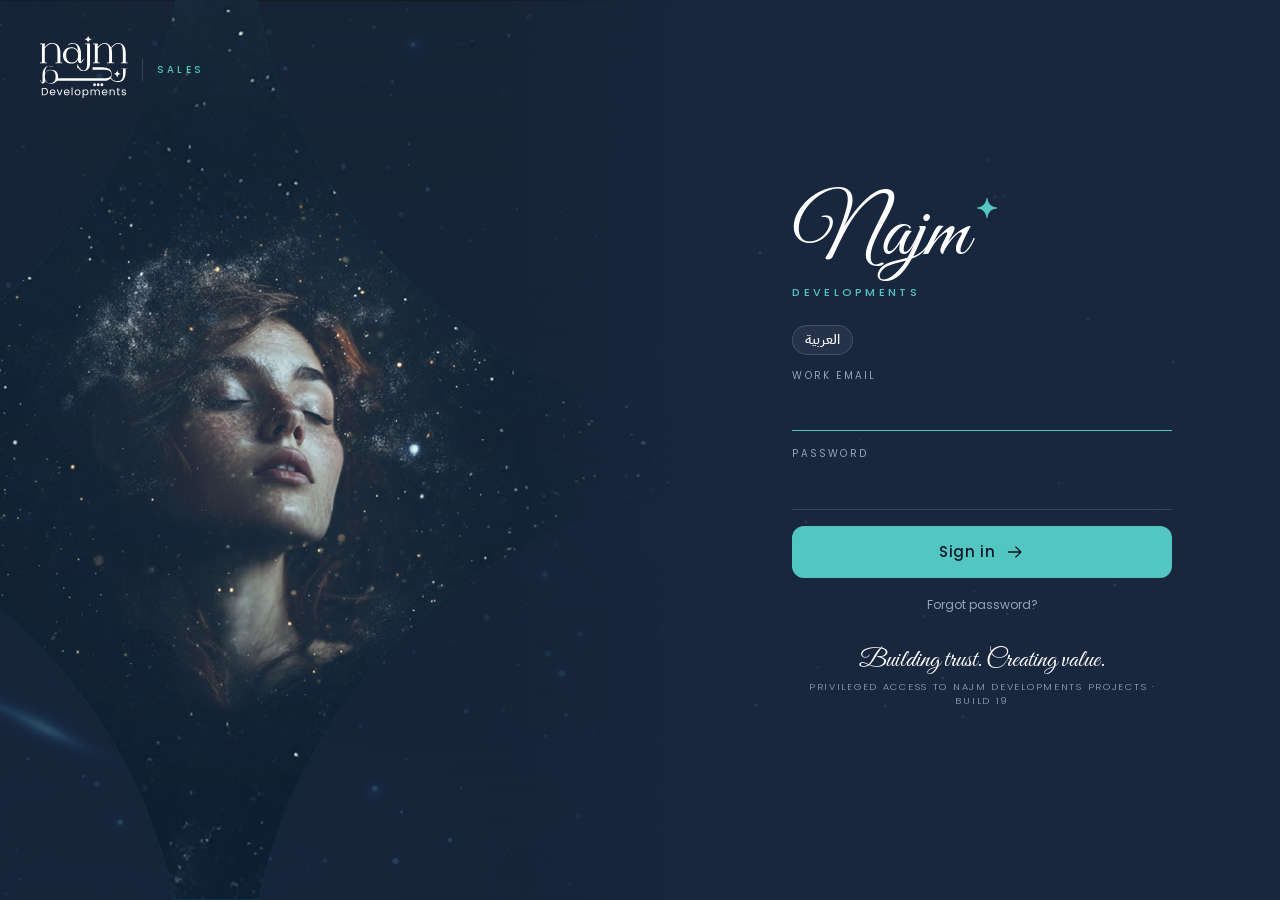
==== index.html @ 87220231 "Najm sales app, build 19: live sign-in, live inventory, every step recorded Co-Authored-By: Claude O" ====
<!doctype html>
<html lang="en" class="x-arrive">
<head>
<meta charset="utf-8">
<meta name="viewport" content="width=device-width,initial-scale=1,viewport-fit=cover">
<title>Najm Developments — Projects</title>
<meta name="theme-color" content="#18263E">
<link rel="icon" href="img/icon.svg" type="image/svg+xml">
<link rel="preconnect" href="https://fonts.googleapis.com">
<link rel="preconnect" href="https://fonts.gstatic.com" crossorigin>
<link href="https://fonts.googleapis.com/css2?family=Poppins:wght@300;400;500;600&family=Great+Vibes&display=swap" rel="stylesheet">
<link rel="stylesheet" href="css/najm.css?v=24">
<!-- the star crossing paints in the FIRST frame, so the hand-over from the sign-in never flashes -->
<script>try{if(sessionStorage.getItem('najm.cross')!=='1')document.documentElement.classList.remove('x-arrive');else document.documentElement.classList.add('no-rise')}catch(e){document.documentElement.classList.remove('x-arrive')}</script>
</head>
<body class="is-projects">
<div id="app"></div>
<script src="js/config.js?v=24"></script>
<script src="js/ar.js?v=24"></script>
<script src="js/i18n.js?v=24"></script>
<script src="js/core.js?v=24"></script>
<script src="js/store.js?v=24"></script>
<script data-later="js/projects.js?v=24"></script>
</body>
</html>
---- css/najm.css ----
/* ------------------------------------------------------------------
   Najm Developments: the sales app.

   The identity, from Najm's own Company Profile (BRANDING.md):
     - a deep navy night sky carries every screen; white type on it
     - teal is the ONE accent, and it means "chosen" (or "go")
     - the four-point STAR is the signature: the logo's star, the CP's
       star window, and here the sign-in, the crossing and the marker
     - Poppins, light; one script word per screen, never a sentence
   Main Marks' rules kept: pictures to the card's edges, small caps
   labels, a floating glass header that never sticks, the sales bar on
   every page, design at 390 px first.
   ------------------------------------------------------------------ */

:root {
  --navy: #18263E;
  --navy-deep: #0E1828;
  --navy-lift: #203253;
  --teal: #54C6C1;
  --teal-deep: #07989E;
  --white: #ffffff;
  --ink-2: rgba(255, 255, 255, .74);
  --muted: #97A3B6;              /* 6.0:1 on the navy */
  --rule: rgba(255, 255, 255, .14);
  --rule-soft: rgba(255, 255, 255, .08);
  --font: 'Poppins', system-ui, sans-serif;
  --script: 'Great Vibes', 'Segoe Script', cursive;   /* stands in for Brittany Signature (BRANDING.md) */
  --pad: 16px;
  --ease: cubic-bezier(.22, .61, .36, 1);
}

* { box-sizing: border-box; }
html { background: var(--navy); -webkit-text-size-adjust: 100%; }
body {
  margin: 0; min-height: 100svh;
  background: var(--navy); color: var(--white);
  font: 300 15px/1.45 var(--font);
  -webkit-font-smoothing: antialiased;
  animation: page-in .19s ease-out both;
}
@keyframes page-in { from { opacity: 0; } }
img { max-width: 100%; }
button { -webkit-tap-highlight-color: transparent; }
a { -webkit-tap-highlight-color: transparent; }

/* leaving: a navy veil, 190 ms (js/core.js) */
html.is-leaving body { opacity: 0; transition: opacity .19s ease-in; }

/* the first frame of a page that is ARRIVING through an animation:
   covered before anything paints, so nothing flashes */
html.x-arrive body::after,
html.v-arrive body::after { content: ''; position: fixed; inset: 0; z-index: 99; background: var(--navy-deep); }
html.v-arrive body::after { background: #D9D1BD; }
html.x-arrive body, html.v-arrive body { animation: none; }
/* a page arriving through an animation keeps this for good. Without it, taking
   the first-frame cover off started the body's own fade-in, and the fade took the
   star and the beige veil with it: the screen jumped lighter (the "tiny snap"). */
html.no-rise body { animation: none; }
html.x-arrive { background: var(--navy-deep); }
html.v-arrive { background: #D9D1BD; }
/* a phone has no scrollbar; inside the demo a passing one took 15 px off the width */
@media (max-width: 760px) { html { scrollbar-width: none; } ::-webkit-scrollbar { display: none; width: 0; height: 0; } }

.svgbox { display: inline-block; line-height: 0; }
.svgbox svg { display: block; height: 100%; width: auto; overflow: visible; }

.eyebrow { margin: 0; font-size: 10.5px; font-weight: 500; letter-spacing: .34em; text-transform: uppercase; color: var(--teal); }
.script-h { margin: 2px 0 0; font: 400 56px/1 var(--script); }

/* ================================================================ */
/* SIGN IN                                                           */
/* ================================================================ */
.gate { min-height: 100svh; display: grid; grid-template-rows: auto 1fr; }
.gate-art { position: relative; height: 44svh; min-height: 290px; overflow: hidden; background: var(--navy); }
.ga-cover { position: absolute; inset: 0; width: 100%; height: 100%; object-fit: cover; object-position: 30% 46%; }
.gate-art::after {             /* the picture melts into the sky below */
  content: ''; position: absolute; left: 0; right: 0; bottom: 0; height: 38%;
  background: linear-gradient(to bottom, rgba(24, 38, 62, 0), var(--navy));
  pointer-events: none;
}
.gate-lockup {
  position: absolute; z-index: 2; left: var(--pad); top: calc(env(safe-area-inset-top) + 18px);
  display: flex; align-items: center; gap: 14px;
}
.gl-logo .najm-logo { height: 50px; }
.gl-sub {
  font-size: 10px; font-weight: 500; letter-spacing: .34em; text-transform: uppercase; color: var(--teal);
  padding-left: 14px; border-left: 1px solid var(--rule); line-height: 22px;
}

.gate-body {
  position: relative; width: 100%; max-width: 460px; margin: 0 auto;
  padding: 4px var(--pad) calc(26px + env(safe-area-inset-bottom));
}
.sky { position: absolute; inset: 0; overflow: hidden; pointer-events: none; z-index: 0; }
.sky i {
  position: absolute; width: 2px; height: 2px; border-radius: 50%; background: #fff;
  opacity: .08; transform: scale(var(--z, 1));
  animation: tw 4.6s ease-in-out var(--d, 0s) infinite;
}
@keyframes tw { 0%, 100% { opacity: .06; } 50% { opacity: .55; } }
.gate-body > :not(.sky) { position: relative; z-index: 1; }

.gate-head { margin: 0 0 24px; font-weight: 300; }
.gh-script { position: relative; display: inline-block; padding: 0 30px 0 2px; font: 400 66px/1.05 var(--script); }
.gh-star { position: absolute; right: 2px; top: 6px; width: 20px; height: 20px; line-height: 0; }
.gh-star svg { width: 100%; height: 100%; fill: var(--teal); }
.gh-caps { display: block; margin-top: 4px; font-size: 11px; font-weight: 500; letter-spacing: .3em; text-transform: uppercase; color: var(--teal); }

.field { display: block; margin: 0 0 16px; }
.field span { display: block; margin-bottom: 4px; font-size: 10px; font-weight: 400; letter-spacing: .22em; text-transform: uppercase; color: var(--muted); }
.field input {
  width: 100%; padding: 8px 0 10px; border: 0; border-bottom: 1px solid var(--rule); border-radius: 0;
  background: transparent; color: #fff; font: 400 16px var(--font); outline: none;
  transition: border-color .2s;
}
.field input:focus { border-bottom-color: var(--teal); }
.field input:-webkit-autofill { -webkit-text-fill-color: #fff; box-shadow: 0 0 0 1000px var(--navy) inset; caret-color: #fff; }

.signin-btn {
  position: relative; overflow: hidden; width: 100%; height: 52px; margin-top: 8px;
  display: flex; align-items: center; justify-content: center; gap: 10px;
  border: 0; border-radius: 12px; background: var(--teal); color: var(--navy-deep);
  font: 500 15px var(--font); letter-spacing: .04em; cursor: pointer;
  transition: transform .1s, filter .2s;
}
.signin-btn:active { transform: scale(.98); }
.signin-btn:hover { filter: brightness(1.06); }
.signin-btn .arr { width: 20px; height: 20px; fill: none; stroke: currentColor; stroke-width: 1.6; stroke-linecap: round; stroke-linejoin: round; transition: opacity .15s; }
.signin-btn .lbl { transition: opacity .15s; }
.btn-state { position: absolute; inset: 0; display: grid; place-items: center; pointer-events: none; }
.btn-state > * { grid-area: 1 / 1; }
.spin { width: 20px; height: 20px; border-radius: 50%; border: 2px solid rgba(14, 24, 40, .22); border-top-color: var(--navy-deep); opacity: 0; }
.tick { width: 24px; height: 24px; fill: none; stroke: var(--navy-deep); stroke-width: 2; stroke-linecap: round; stroke-linejoin: round; stroke-dasharray: 24; stroke-dashoffset: 24; opacity: 0; }
.is-loading .lbl, .is-loading .arr, .is-done .lbl, .is-done .arr { opacity: 0; }
.is-loading .spin { opacity: 1; animation: spin .8s linear infinite; }
.is-done .tick { opacity: 1; animation: tick .26s ease-out forwards; }
.is-loading::after {
  content: ''; position: absolute; inset: 0;
  background: linear-gradient(100deg, transparent 20%, rgba(255, 255, 255, .6), transparent 80%);
  transform: translateX(-100%); animation: btn-sweep .7s ease-in-out both;
}
@keyframes spin { to { transform: rotate(360deg); } }
@keyframes tick { to { stroke-dashoffset: 0; } }
@keyframes btn-sweep { to { transform: translateX(100%); } }

.gate-err { margin: 0 0 8px; font-size: 13px; color: #F4A99D; animation: err .32s ease; }
@keyframes err { 0%, 100% { transform: none; } 25% { transform: translateX(-4px); } 75% { transform: translateX(4px); } }
.gate-form [hidden] { display: none !important; }
.gate-form.is-dimmed { opacity: .55; transition: opacity .2s; }

.forgot { display: block; margin: 12px auto 0; padding: 6px; background: none; border: 0; color: var(--muted); font: 400 12px var(--font); cursor: pointer; }
.forgot-note { margin: 2px 0 0; text-align: center; font-size: 12px; color: var(--ink-2); }
.demo-note { margin-top: 20px; padding: 14px 14px 6px; border: 1px solid var(--rule); border-radius: 14px; background: rgba(14, 24, 40, .5); font-size: 12px; color: var(--ink-2); }
.demo-note p { margin: 0 0 8px; line-height: 1.5; }
.demo-note strong { color: #fff; font-weight: 500; }
.demo-acct { display: flex; justify-content: space-between; align-items: center; width: 100%; padding: 10px 0; background: none; border: 0; border-top: 1px solid var(--rule-soft); color: #fff; font: 400 13px var(--font); cursor: pointer; text-align: left; }
.da-r { font-size: 10px; letter-spacing: .14em; text-transform: uppercase; color: var(--teal); }

.gate-foot { margin-top: 26px; text-align: center; }
.gf-tag { margin: 0; font: 400 26px/1.1 var(--script); }
.gf-priv { margin: 6px 0 0; font-size: 9.5px; letter-spacing: .18em; text-transform: uppercase; color: var(--muted); }

/* the sign-in, side by side from a laptop up */
@media (min-width: 900px) {
  .gate { grid-template-rows: none; grid-template-columns: 1.15fr 1fr; }
  .gate-art { height: 100svh; }
  .gate-art::after { left: auto; top: 0; width: 30%; height: auto; background: linear-gradient(to right, rgba(24, 38, 62, 0), var(--navy)); }
  .gate-lockup { left: 40px; top: 36px; }
  .gl-logo .najm-logo { height: 62px; }
  .gate-body { align-self: center; padding: 40px; }
  .gh-script { font-size: 84px; }
}

/* ---- the entrance (body.seq, set by js/login.js) ------------------
   0.10-1.60  Najm's star opens out of her face over the whole picture
   0.45-1.60  "Najm" writes itself in; the form rises, line by line
   1.30       the logo's star glints, then the small one
   1.65       the teal star after "Star" lights                       */
.seq [data-in] { animation: rise .62s var(--ease) both; }
.seq [data-in="1"] { animation-delay: 1.0s; }
.seq [data-in="2"] { animation-delay: .40s; }
.seq [data-in="3"] { animation-delay: .55s; }
.seq [data-in="4"] { animation-delay: .64s; }
.seq [data-in="5"] { animation-delay: .73s; }
.seq [data-in="6"] { animation-delay: .82s; }
.seq [data-in="7"] { animation-delay: .91s; }
@keyframes rise { from { opacity: 0; transform: translateY(14px); } }

.seq .ga-cover {
  -webkit-mask: url("data:image/svg+xml,%3Csvg xmlns='http://www.w3.org/2000/svg' viewBox='-1 -1 2 2'%3E%3Cpath d='M0.057,-1L-0.057,-1C-0.057,-0.48 -0.48,-0.057 -1,-0.057L-1,0.057C-0.48,0.057 -0.057,0.48 -0.057,1L0.057,1C0.057,0.48 0.48,0.057 1,0.057L1,-0.057C0.48,-0.057 0.057,-0.48 0.057,-1Z'/%3E%3C/svg%3E") 50% 50% / 0% no-repeat;
          mask: url("data:image/svg+xml,%3Csvg xmlns='http://www.w3.org/2000/svg' viewBox='-1 -1 2 2'%3E%3Cpath d='M0.057,-1L-0.057,-1C-0.057,-0.48 -0.48,-0.057 -1,-0.057L-1,0.057C-0.48,0.057 -0.057,0.48 -0.057,1L0.057,1C0.057,0.48 0.48,0.057 1,0.057L1,-0.057C0.48,-0.057 0.057,-0.48 0.057,-1Z'/%3E%3C/svg%3E") 50% 50% / 0% no-repeat;
  animation: iris 1.5s cubic-bezier(.65, 0, .25, 1) .1s both, settle 2.2s var(--ease) .1s both;
}
/* 0% to well past the corners: the star's waist must clear them */
@keyframes iris { from { -webkit-mask-size: 0%; mask-size: 0%; } to { -webkit-mask-size: 520%; mask-size: 520%; } }
@keyframes settle { from { transform: scale(1.08); } }

.seq .gh-script { animation: write 1.15s cubic-bezier(.45, 0, .2, 1) .5s both; }
@keyframes write { from { clip-path: inset(-20% 100% -20% 0); } to { clip-path: inset(-20% -10% -20% -10%); } }
.seq .gh-star svg { animation: twinkle 1.1s ease-out 1.6s both; }
@keyframes twinkle {
  0% { transform: scale(0) rotate(-90deg); opacity: 0; }
  55% { transform: scale(1.6) rotate(0); opacity: 1; }
  100% { transform: scale(1) rotate(0); opacity: 1; }
}
.seq .gl-logo #star, .seq .gl-logo #star2 { transform-box: fill-box; transform-origin: center; animation: glint 1.1s ease-out 1.3s both; }
.seq .gl-logo #star2 { animation-delay: 1.55s; }
@keyframes glint {
  0% { transform: scale(1) rotate(0); }
  40% { transform: scale(2.4) rotate(45deg); fill: var(--teal); }
  100% { transform: scale(1) rotate(90deg); }
}

/* ================================================================ */
/* THE STAR CROSSING ("Access granted")                              */
/* ================================================================ */
.xstar { position: fixed; inset: 0; z-index: 100; pointer-events: none; --ox: 50vw; --oy: 50vh; --S: 40; }
.xs-big {
  position: absolute; left: var(--ox); top: var(--oy); width: 100px; height: 100px; margin: -50px 0 0 -50px;
  fill: var(--navy-deep); overflow: visible;
  transform: scale(0) rotate(-45deg);
  transition: transform 1.05s cubic-bezier(.7, 0, .2, 1);
}
.xs-glow { position: absolute; inset: 0; filter: drop-shadow(0 0 10px rgba(84, 198, 193, .7)); }
.xstar.is-in .xs-big { transform: scale(var(--S)) rotate(0); }
.xs-copy { position: absolute; inset: 0; display: flex; flex-direction: column; align-items: center; justify-content: center; gap: 8px; opacity: 0; }
.xstar.is-in .xs-copy { opacity: 1; transition: opacity .35s ease .72s; }
.xs-mini { width: 26px; height: 26px; margin-bottom: 6px; fill: var(--teal); }
.xstar.is-in .xs-mini { animation: twinkle 1s ease-out .75s both; }
.xs-granted { margin: 0; font-size: 11px; font-weight: 500; letter-spacing: .42em; text-transform: uppercase; color: var(--teal); }
.xs-select { margin: 0; font: 400 44px/1.1 var(--script); color: #fff; }
/* arriving: the covered screen closes back into the star's centre */
.xstar.is-out .xs-big { transform: scale(0) rotate(45deg); transition: transform .95s cubic-bezier(.7, 0, .25, 1) .18s; }
.xstar.is-out .xs-copy { opacity: 0; transition: opacity .22s ease; }
.xstar.is-leaving .xs-copy { opacity: 0; transition: opacity .2s ease; }
.xstar.no-anim, .xstar.no-anim * { transition: none !important; animation: none !important; }
.xstar.is-plain .xs-big { display: none; }
.xstar.is-plain { background: var(--navy-deep); opacity: 0; transition: opacity .25s linear; }
.xstar.is-plain.is-in { opacity: 1; }

/* ================================================================ */
/* HEADER, BAR, NOTICE                                               */
/* ================================================================ */
.hdr { position: relative; z-index: 20; padding: calc(env(safe-area-inset-top) + 12px) var(--pad) 0; }
.hdr-card {
  position: relative; max-width: 1200px; margin: 0 auto;
  display: flex; align-items: center; gap: 12px; padding: 8px 8px 8px 14px;
  border-radius: 16px; border: 1px solid rgba(255, 255, 255, .10);
  background: rgba(32, 50, 83, .55); -webkit-backdrop-filter: blur(14px) saturate(1.2); backdrop-filter: blur(14px) saturate(1.2);
}
.hdr-mark { display: block; line-height: 0; }
.hdr-mark .najm-logo { height: 30px; }
.hdr-crumb { flex: 1; min-width: 0; display: flex; align-items: center; gap: 8px; overflow: hidden; white-space: nowrap; font-size: 10px; font-weight: 400; letter-spacing: .2em; text-transform: uppercase; color: var(--muted); padding-left: 12px; border-left: 1px solid var(--rule); }
.hdr-crumb a { color: var(--muted); text-decoration: none; }
.hdr-crumb .here { color: #fff; }
.hdr-crumb .sep { opacity: .4; }
.hdr-who { flex: none; width: 36px; height: 36px; border-radius: 50%; border: 1px solid rgba(84, 198, 193, .5); background: transparent; color: var(--teal); font: 500 12px var(--font); letter-spacing: .06em; cursor: pointer; }
.hdr-menu { position: absolute; right: 8px; top: calc(100% + 8px); min-width: 210px; padding: 14px 16px; border-radius: 14px; border: 1px solid var(--rule); background: var(--navy-lift); box-shadow: 0 18px 40px rgba(0, 0, 0, .35); }
.hm-name { margin: 0; font-size: 14px; font-weight: 400; }
.hm-role { margin: 2px 0 12px; font-size: 10px; letter-spacing: .14em; text-transform: uppercase; color: var(--muted); }
.hm-out { width: 100%; padding: 9px 12px; border: 1px solid var(--rule); border-radius: 10px; background: none; color: #fff; font: 400 13px var(--font); cursor: pointer; }

.sbar-wrap { position: fixed; z-index: 30; left: 0; right: 0; bottom: calc(env(safe-area-inset-bottom) + 12px); display: flex; justify-content: center; align-items: center; gap: 10px; pointer-events: none; }
.sbar { pointer-events: auto; display: flex; gap: 2px; padding: 6px; border-radius: 18px; border: 1px solid rgba(255, 255, 255, .10); background: rgba(14, 24, 40, .74); -webkit-backdrop-filter: blur(14px); backdrop-filter: blur(14px); }
.sb-btn { display: flex; flex-direction: column; align-items: center; gap: 3px; padding: 6px 12px; border: 0; border-radius: 12px; background: none; color: var(--ink-2); font: 400 9.5px var(--font); letter-spacing: .06em; cursor: pointer; }
.sb-btn:active { background: rgba(255, 255, 255, .06); }
/* one size in every language and on every page (Muhanad, 2026-11-14: in Arabic the bar shrank
   from 237 to 173 px because each button took the width of its own word; My activity drew it
   bigger again). Fixed boxes; the word is centred in its box. */
.sbar .sb-btn { box-sizing: border-box; flex: 0 0 76px; width: 76px; height: 49px; padding: 6px 2px; justify-content: center; font: 400 9.5px/1.2 var(--font); white-space: nowrap; }
.sbar .sb-btn svg { flex: none; width: 20px; height: 20px; }
.sbar-wrap .sb-plus { flex: none; width: 52px; height: 52px; }
.sb-btn svg, .sb-plus svg { width: 20px; height: 20px; fill: none; stroke: currentColor; stroke-width: 1.5; stroke-linecap: round; stroke-linejoin: round; }
.sb-plus { pointer-events: auto; width: 52px; height: 52px; display: grid; place-items: center; border: 0; border-radius: 50%; background: var(--teal); color: var(--navy-deep); cursor: pointer; box-shadow: 0 10px 24px rgba(0, 0, 0, .35); }
.sb-plus svg { width: 24px; height: 24px; stroke-width: 1.8; }

.toast { position: fixed; z-index: 40; left: 50%; bottom: calc(env(safe-area-inset-bottom) + 92px); transform: translate(-50%, 10px); padding: 10px 16px; border-radius: 12px; background: #fff; color: var(--navy-deep); font-size: 13px; font-weight: 400; white-space: nowrap; opacity: 0; pointer-events: none; transition: opacity .25s, transform .25s; }
.toast.on { opacity: 1; transform: translate(-50%, 0); }

/* shared bits of a card */
.facts { margin: 12px 0 0; display: grid; gap: 6px; }
.facts div { display: flex; justify-content: space-between; gap: 12px; padding-top: 6px; border-top: 1px solid var(--rule-soft); }
.facts dt { font-size: 10px; letter-spacing: .16em; text-transform: uppercase; color: var(--muted); }
.facts dd { margin: 0; font-size: 12.5px; font-weight: 400; text-align: right; }
.go { display: flex; align-items: center; justify-content: space-between; margin-top: 14px; color: var(--teal); font-size: 13px; font-weight: 400; text-decoration: none; }
.go svg { width: 18px; height: 18px; fill: none; stroke: currentColor; stroke-width: 1.5; stroke-linecap: round; stroke-linejoin: round; transition: transform .2s; }
a:hover .go svg { transform: translateX(4px); }

@keyframes rise-b { from { opacity: 0; translate: 0 16px; } }

/* ================================================================ */
/* PROJECTS                                                          */
/* ================================================================ */
.pj { max-width: 1200px; margin: 0 auto; padding: 26px var(--pad) 120px; }
.pj-intro { margin-bottom: 18px; animation: rise-b .6s var(--ease) .05s backwards; }
.pj-grid { display: grid; gap: 16px; }
@media (min-width: 900px) { .pj-grid { grid-template-columns: repeat(2, 1fr); } }
.pj-card { display: block; overflow: hidden; border-radius: 16px; border: 1px solid rgba(255, 255, 255, .08); background: var(--navy-lift); color: #fff; text-decoration: none; transition: border-color .3s; animation: rise-b .7s var(--ease) .15s backwards; }
.pj-card:hover, .pj-card:focus-visible { border-color: rgba(84, 198, 193, .5); outline: none; }
.pj-pic { position: relative; aspect-ratio: 16 / 10; overflow: hidden; }
.pj-pic img { display: block; width: 100%; height: 100%; object-fit: cover; transition: transform 1.2s cubic-bezier(.2, .6, .2, 1); }
.pj-card:hover .pj-pic img { transform: scale(1.04); }
.pj-pic::after { content: ''; position: absolute; left: 0; right: 0; bottom: 0; height: 46%; background: linear-gradient(to bottom, rgba(14, 24, 40, 0), rgba(14, 24, 40, .85)); }
.pj-lock { position: absolute; z-index: 1; left: 16px; bottom: 14px; }
.pj-lock .veln-logo { height: 44px; }
.pj-meta { padding: 14px 16px 16px; }
.pj-kind { margin: 0; font-size: 10px; letter-spacing: .2em; text-transform: uppercase; color: var(--muted); }

/* VELN's logo build: its own beige, its own ink, its own gold */
.vbuild { position: fixed; inset: 0; z-index: 100; display: flex; flex-direction: column; align-items: center; justify-content: center; background: var(--vb-ground); clip-path: circle(0% at 50% 60%); transition: clip-path .6s cubic-bezier(.7, 0, .2, 1); }
.vbuild.is-in { clip-path: circle(150% at 50% 60%); }
.vb-logo { height: auto; }
.vb-logo svg { width: min(58vw, 280px); height: auto; }
.vb-logo path { fill: var(--vb-ink); fill-opacity: 0; stroke: var(--vb-ink); stroke-width: 2.6; stroke-dasharray: 1; stroke-dashoffset: 1; }
.vb-logo path.vb-small { stroke: none; }
.vbuild.is-in .vb-logo path { animation: draw .95s cubic-bezier(.5, 0, .2, 1) calc(.3s + var(--i) * .035s) forwards, fill-in .4s ease calc(1.0s + var(--i) * .02s) forwards; }
.vbuild.is-in .vb-logo path.vb-small { animation: fill-in .35s ease calc(1.0s + var(--i) * .05s) forwards; }
@keyframes draw { to { stroke-dashoffset: 0; } }
@keyframes fill-in { to { fill-opacity: 1; stroke-opacity: 0; } }
.vb-rule { width: 0; height: 1px; margin-top: 24px; background: var(--vb-gold); transition: width .6s cubic-bezier(.5, 0, .2, 1) 1.1s; }
.vbuild.is-in .vb-rule { width: 120px; }
.vbuild.is-out .vb-logo, .vbuild.is-out .vb-rule { opacity: 0; transform: translateY(-8px); transition: opacity .22s, transform .22s; }
/* the project page lifts the same beige away */
.vveil { position: fixed; inset: 0; z-index: 99; background: var(--vb-ground); transform-origin: top; transition: transform .8s cubic-bezier(.7, 0, .2, 1); }
.vveil.is-out { transform: scaleY(0); }

/* ================================================================ */
/* A PROJECT: the building, lit by line                             */
/* ================================================================ */
.pr { max-width: 1200px; margin: 0 auto; padding: 14px 0 120px; }
.stage { position: relative; margin: 0 12px; overflow: hidden; border-radius: 16px; aspect-ratio: 1180 / 642; background: #0B1322; animation: page-in .5s ease .05s both; }
.stage svg { position: absolute; inset: 0; width: 100%; height: 100%; display: block; }
.floor { opacity: 0; transition: opacity .55s ease var(--delay, 0s); }
.floor.on { opacity: 1; }
.run { fill: url(#runG); }
.floor.on .run { animation: run 1.15s cubic-bezier(.4, 0, .2, 1) var(--delay, 0s) both; }
@keyframes run { from { transform: translateX(0); } to { transform: translateX(1900px); } }
.marker { position: absolute; left: 0; top: 0; width: 18px; height: 18px; margin: -9px 0 0 -9px; opacity: 0; pointer-events: none; transition: transform .65s cubic-bezier(.5, 0, .2, 1), opacity .3s; }
.marker svg { width: 100%; height: 100%; fill: var(--teal); filter: drop-shadow(0 0 6px rgba(84, 198, 193, .95)); }
.marker.on { opacity: 1; }
.marker.on svg { animation: beat 2.6s ease-in-out infinite; }
@keyframes beat { 0%, 100% { transform: scale(1) rotate(0); } 50% { transform: scale(1.3) rotate(45deg); } }
.stage-tag { position: absolute; left: 10px; top: 10px; padding: 6px 11px; border-radius: 999px; background: rgba(14, 24, 40, .72); -webkit-backdrop-filter: blur(8px); backdrop-filter: blur(8px); font-size: 9.5px; font-weight: 400; letter-spacing: .16em; text-transform: uppercase; color: #fff; opacity: 0; transform: translateY(-4px); transition: opacity .3s, transform .3s; }
.stage-tag.on { opacity: 1; transform: none; }

.pr-lock { display: flex; align-items: center; gap: 14px; padding: 14px var(--pad) 0; animation: rise-b .6s var(--ease) .15s backwards; }
.pr-lock .veln-logo { height: 32px; }
.pr-place { margin: 0; padding-left: 14px; border-left: 1px solid var(--rule); font-size: 9.5px; letter-spacing: .2em; text-transform: uppercase; color: var(--muted); }

.lines { padding-top: 20px; }
.lines > .eyebrow, .lines > .src { padding: 0 var(--pad); }
.l-cards { display: grid; grid-template-columns: repeat(3, 1fr); gap: 14px; padding: 12px var(--pad) 0; }
.l-card { display: block; overflow: hidden; border-radius: 16px; border: 1px solid rgba(255, 255, 255, .08); background: var(--navy-lift); color: #fff; text-decoration: none; transition: border-color .3s; animation: rise-b .7s var(--ease) backwards; }
.l-card:nth-child(1) { animation-delay: .2s; }
.l-card:nth-child(2) { animation-delay: .28s; }
.l-card:nth-child(3) { animation-delay: .36s; }
.l-card.is-on { border-color: var(--teal); }
.l-card:focus-visible { outline: none; border-color: var(--teal); }
.l-pic { aspect-ratio: 4 / 3; overflow: hidden; }
.l-pic img { display: block; width: 100%; height: 100%; object-fit: cover; }
.l-meta { padding: 12px 14px 14px; }
.l-kind { margin: 0; font-size: 9.5px; letter-spacing: .2em; text-transform: uppercase; color: var(--muted); }
.l-name { margin: 2px 0 0; font: 400 40px/1.05 var(--script); }
.l-op { margin: 10px 0 0; font-size: 11.5px; font-weight: 400; color: var(--teal); }
.l-dots { display: none; }
.src { margin: 16px 0 0; font-size: 9.5px; line-height: 1.5; color: var(--muted); }

/* a phone: the cards are a swipe row; the one at the centre is lit */
@media (max-width: 760px) {
  .l-cards { display: flex; gap: 12px; overflow-x: auto; scroll-snap-type: x mandatory; padding: 12px 11vw 4px; scrollbar-width: none; overscroll-behavior-x: contain; }
  .l-cards::-webkit-scrollbar { display: none; }
  .l-card { flex: 0 0 78vw; scroll-snap-align: center; opacity: calc(1 - var(--f, 0) * .5); transform: scale(calc(1 - var(--f, 0) * .05)); }
  .l-pic { aspect-ratio: 16 / 10; }
  .l-dots { display: flex; justify-content: center; gap: 8px; padding-top: 12px; }
  .l-dot { width: 6px; height: 6px; padding: 0; border: 0; border-radius: 3px; background: rgba(255, 255, 255, .25); cursor: pointer; transition: width .3s, background .3s; }
  .l-dot.is-on { width: 18px; background: var(--teal); }
}
@media (min-width: 761px) { .stage { margin: 0 var(--pad); } }
/* a laptop: the building and the cards SIDE BY SIDE, so the light a
   card switches on is always on screen (as Main Marks' Moray chooser) */
@media (min-width: 1100px) {
  .pr { display: grid; grid-template-columns: minmax(0, 1fr) 360px; grid-template-areas: "stage lines" "lock lines"; grid-template-rows: auto 1fr; column-gap: 20px; align-items: start; padding: 14px var(--pad) 120px; }
  .stage { grid-area: stage; margin: 0; position: sticky; top: 16px; }
  .pr-lock { grid-area: lock; padding: 14px 0 0; }
  .lines, .line-next { grid-area: lines; padding: 0; }
  .lines > .eyebrow, .lines > .src { padding: 0; }
  .l-cards { grid-template-columns: 1fr; gap: 10px; padding: 10px 0 0; }
  .l-card { display: grid; grid-template-columns: 124px 1fr; }
  .l-pic { aspect-ratio: auto; height: 100%; }
  .l-meta { padding: 10px 14px 12px; }
  .l-name { font-size: 32px; }
  .facts { margin-top: 6px; gap: 3px; }
  .facts div { padding-top: 3px; }
  .go { margin-top: 8px; }
}

.line-next { padding: 22px var(--pad) 0; animation: rise-b .6s var(--ease) .15s backwards; }
.ln-note { margin: 16px 0 0; font-size: 14px; color: var(--ink-2); }
/* build 10: Back, one step up, under the header (Main Marks' .crumbs .back) */
.crumbs { padding: 10px 6px 0; }
.back { display: inline-flex; align-items: center; gap: 8px; min-height: 36px; color: var(--teal); text-decoration: none;
  font-size: 11px; font-weight: 500; letter-spacing: .16em; text-transform: uppercase; }
.back svg { width: 16px; height: 16px; flex: none; fill: none; stroke: currentColor; stroke-width: 1.6; stroke-linecap: round; stroke-linejoin: round; transition: transform .2s; }
.back:hover svg { transform: translateX(-3px); }
.back:focus-visible { outline: 2px solid var(--teal); outline-offset: 3px; border-radius: 6px; }

/* ---- a line's page: 1 Floor, 2 Unit (on the plan), 3 Unit details ---- */
.ln-demo { margin: 14px 0 0; padding: 9px 12px; border-radius: 10px; border: 1px dashed rgba(84, 198, 193, .45); font-size: 11.5px; line-height: 1.5; color: var(--ink-2); }
.ln-demo b { font-weight: 500; color: var(--teal); }
.step { margin-top: 26px; animation: rise-b .5s var(--ease) backwards; }
.step-h { display: flex; align-items: center; gap: 10px; margin: 0 0 12px; font-size: 11px; font-weight: 500; letter-spacing: .22em; text-transform: uppercase; }
.step-n { display: inline-grid; place-items: center; width: 24px; height: 24px; border-radius: 50%; border: 1px solid var(--teal); color: var(--teal); font-size: 11px; letter-spacing: 0; }

.fl-cards { display: grid; grid-template-columns: 1fr 1fr; gap: 10px; }
.fl-card { display: flex; flex-direction: column; gap: 4px; padding: 12px 12px 13px; border-radius: 14px; border: 1px solid rgba(255, 255, 255, .1); background: var(--navy-lift); color: #fff; font: inherit; text-align: left; cursor: pointer; transition: border-color .25s, background .25s; }
.fl-card:hover { border-color: rgba(84, 198, 193, .5); }
.fl-card.is-on { border-color: var(--teal); background: rgba(84, 198, 193, .1); }
.fl-card:disabled { opacity: .45; cursor: default; }
.fl-card:focus-visible { outline: 2px solid var(--teal); outline-offset: 2px; }
.fl-top { display: flex; align-items: center; justify-content: space-between; gap: 8px; margin-bottom: 4px; }
.fl-code { display: inline-grid; place-items: center; min-width: 30px; height: 30px; padding: 0 7px; border-radius: 8px; background: rgba(255, 255, 255, .08); font-size: 12px; font-weight: 500; }
.fl-card.is-on .fl-code { background: var(--teal); color: var(--navy-deep); }
.fl-n { padding: 3px 8px; border-radius: 999px; background: rgba(84, 198, 193, .14); color: var(--teal); font-size: 10px; font-weight: 500; }
.fl-n.is-none { background: rgba(255, 255, 255, .06); color: var(--muted); }
.fl-name { font-size: 14px; font-weight: 400; }
.fl-use { font-size: 10.5px; color: var(--muted); }

/* the plan: Najm's own drawing; what glows is what is available */
.plan { position: relative; overflow: hidden; border-radius: 14px; background: #F4F5F6; }
.plan svg { display: block; width: 100%; height: auto; }
.u-shape { stroke-linejoin: round; mix-blend-mode: multiply; transition: fill .3s, stroke .3s, opacity .3s; }
/* available: Najm's teal, breathing, until a unit is picked */
.u-shape.is-free { fill: rgba(7, 152, 158, .55); stroke: var(--teal-deep); stroke-width: 3.2; cursor: pointer; outline: none;
  animation: breathe 2.8s ease-in-out calc(var(--i) * -0.13s) infinite; }
/* reserved (2026-11-14): yellow, still, never a button; sold and closed are not drawn at all */
.u-shape.is-held { fill: rgba(245, 190, 20, .62); stroke: #D99A00; stroke-width: 2.2; cursor: default; }
/* not available (sold, closed, unknown): GREY since 2026-11-15 ("the unavailable units highlighted
   but in grey"; a white veil before). Two shapes: the grey itself, whose wide edge covers the printed
   colour past the outline (the bank is printed yellow), and a darker outline that takes the tap. */
.u-gone { fill: #A7AEB7; stroke: #A7AEB7; stroke-width: 7; stroke-linejoin: round; opacity: .9; pointer-events: none; }
.u-out { fill: transparent; stroke: #6C7580; stroke-width: 2.6; stroke-linejoin: round; cursor: default; }
.plan-key .k-out { background: #A7AEB7; }
.plan.has-pick .u-shape.is-held { fill: rgba(245, 190, 20, .3); stroke-width: 1.2; }
.plan-key { display: flex; align-items: center; gap: 6px; margin: 8px 0 0; font-size: 11px; color: var(--muted); }
.plan-key[hidden] { display: none; }
.plan-key span { width: 9px; height: 9px; border-radius: 50%; }
.plan-key .k-free { background: var(--teal-deep); }
.plan-key .k-held { background: #F5BE14; }
.plan-key span:not(:first-child) { margin-left: 10px; }
[dir="rtl"] .plan-key span:not(:first-child) { margin-left: 0; margin-right: 10px; }
@keyframes breathe { 0%, 100% { fill-opacity: .5; } 50% { fill-opacity: 1; } }
.u-shape.is-free:hover, .u-shape.is-free:focus-visible { fill: rgba(7, 152, 158, .75); }
/* picked: the others step back, the one chosen is lit and ringed in white */
.plan.has-pick .u-shape.is-free { animation: none; fill: rgba(7, 152, 158, .14); stroke: rgba(7, 152, 158, .5); stroke-width: 1.2; }
.plan.has-pick .u-shape.is-chosen { fill: rgba(7, 152, 158, .92); stroke: #fff; stroke-width: 4; filter: drop-shadow(0 0 5px rgba(255, 255, 255, .95)) drop-shadow(0 0 12px rgba(7, 152, 158, .9)); }
.plan-pin { position: absolute; transform: translate(-50%, -50%); min-width: 26px; height: 26px; padding: 0 7px; border-radius: 13px; display: grid; place-items: center; background: var(--navy); color: #fff; font-size: 11.5px; font-weight: 500; box-shadow: 0 2px 10px rgba(14, 24, 40, .45); pointer-events: none; animation: pin-in .35s var(--ease) both; }
@keyframes pin-in { from { opacity: 0; transform: translate(-50%, -30%) scale(.7); } }
.plan-said { margin: 10px 0 0; font-size: 12px; color: var(--ink-2); }

/* the available units as tiles: the number, its area */
.u-rows { display: grid; grid-template-columns: repeat(3, 1fr); gap: 6px; margin-top: 12px; }
.u-row { display: flex; flex-direction: column; gap: 1px; padding: 9px 10px; border-radius: 11px; border: 1px solid rgba(255, 255, 255, .08); background: rgba(255, 255, 255, .03); color: #fff; font: inherit; text-align: left; cursor: pointer; transition: border-color .2s, background .2s; }
.u-row:hover { border-color: rgba(84, 198, 193, .45); }
.u-row.is-on { border-color: var(--teal); background: rgba(84, 198, 193, .14); }
.u-row:focus-visible { outline: 2px solid var(--teal); outline-offset: 2px; }
.u-no { font-size: 13.5px; font-weight: 500; }
.u-m2 { font-size: 11.5px; color: var(--muted); }
.u-row.is-on .u-m2 { color: var(--teal); }
.u-row.is-held { cursor: default; border-color: rgba(245, 190, 20, .45); background: rgba(245, 190, 20, .09); }
.u-row.is-held:hover { border-color: rgba(245, 190, 20, .45); }
.u-row.is-held .u-pr { color: #F5BE14; }

.u-card { padding: 16px 16px 14px; border-radius: 16px; border: 1px solid var(--teal); background: var(--navy-lift); animation: rise-b .45s var(--ease) both; }
.u-title { display: flex; align-items: baseline; gap: 12px; flex-wrap: wrap; }
.u-big { font-size: 30px; font-weight: 400; line-height: 1; }
.u-sub { font-size: 10.5px; letter-spacing: .16em; text-transform: uppercase; color: var(--muted); }
.u-card .facts { margin-top: 14px; }
.u-next { margin: 14px 0 0; padding-top: 12px; border-top: 1px solid var(--rule-soft); font-size: 12.5px; color: var(--ink-2); }
.u-card .src { margin-top: 8px; }

/* a laptop: the building on the left, the steps on the right */
@media (min-width: 1100px) {
  .is-line .pr { grid-template-columns: minmax(0, 1fr) 440px; }
}

/* ================================================================ */
@media (prefers-reduced-motion: reduce) {
  *, *::before, *::after { animation: none !important; transition-duration: .01s !important; }
  .seq .ga-cover { -webkit-mask: none; mask: none; }
  .seq .gh-script { clip-path: none; }
}

/* ---- build 3: price, payment plan, schedule (Main Marks' picker, Najm's colours) ---- */
.u-price { margin: 12px 0 0; font-size: 26px; font-weight: 500; letter-spacing: -.01em; color: #fff; font-variant-numeric: tabular-nums; }
.u-cur { font-size: 12px; font-weight: 400; letter-spacing: .14em; color: var(--teal); }
.z-pic { display: block; width: 100%; margin-top: 12px; border-radius: 12px; }
.q-plan { margin-top: 16px; padding-top: 14px; border-top: 1px solid var(--rule-soft); }
.q-k { margin: 12px 0 6px; font-size: 10px; letter-spacing: .22em; text-transform: uppercase; color: var(--muted); }
.q-plan > .q-k:first-child { margin-top: 0; }
.q-select {
  width: 100%; min-height: 50px; padding: 10px 40px 10px 14px; border: 1px solid var(--teal); border-radius: 12px;
  background: var(--navy-deep) url("data:image/svg+xml,%3Csvg xmlns='http://www.w3.org/2000/svg' viewBox='0 0 24 24' fill='none' stroke='%2354C6C1' stroke-width='2' stroke-linecap='round' stroke-linejoin='round'%3E%3Cpath d='M6 9l6 6 6-6'/%3E%3C/svg%3E") no-repeat right 12px center / 18px;
  color: #fff; font: 500 16px var(--font); -webkit-appearance: none; appearance: none;
}
.q-select:focus-visible { outline: 2px solid var(--teal); outline-offset: 2px; }
.q-select option, .q-select optgroup { color: #fff; background: var(--navy-deep); }
.q-tiles { display: grid; grid-template-columns: repeat(2, minmax(0, 1fr)); gap: 8px; margin-top: 12px; }
.q-tile { display: flex; flex-direction: column; gap: 3px; min-width: 0; padding: 11px 12px 12px; border-radius: 12px; background: rgba(14, 24, 40, .45); border: 1px solid var(--rule-soft); }
.q-lab { font-size: 9.5px; letter-spacing: .1em; text-transform: uppercase; color: var(--muted); }
.q-v { font-size: 16px; font-weight: 500; font-variant-numeric: tabular-nums; overflow-wrap: anywhere; }
.q-note, .q-empty { margin: 10px 0 0; font-size: 11.5px; line-height: 1.5; color: var(--ink-2); }
.q-sched { margin-top: 12px; border: 1px solid var(--rule-soft); border-radius: 12px; overflow-x: auto; }
.q-sched.q-sched-scroll { max-height: 500px; overscroll-behavior: contain; overflow: auto; -webkit-overflow-scrolling: touch; }
.q-sched-scroll:focus-visible { outline: 2px solid var(--teal); outline-offset: -2px; }
.q-sched table { width: 100%; border-collapse: collapse; font-size: 12.5px; font-variant-numeric: tabular-nums; }
.q-sched th { position: sticky; top: 0; z-index: 1; padding: 9px 10px; background: var(--navy-deep); text-align: left; font-size: 9.5px; font-weight: 500; letter-spacing: .1em; text-transform: uppercase; color: var(--muted); }
.q-sched th:nth-child(n+4), .q-sched td.num { text-align: right; }
.q-sched-hint { margin: 8px 2px 0; font-size: 11px; letter-spacing: .06em; color: var(--muted); }
/* tighter on a phone, as Main Marks: Year .. Amount fit the card whole, the two % columns sit behind a sideways swipe */
@media (max-width: 760px) {
  .q-sched table { font-size: 11.5px; }
  .q-sched th, .q-sched td { padding: 8px 6px; white-space: nowrap; }
  .q-sched th { font-size: 9px; letter-spacing: .06em; }
  /* the table runs to the card's edges, as Main Marks' does, so Year .. Amount fit whole */
  .u-card .q-sched-wrap { margin-inline: -12px; }
  .u-card .q-sched-hint { margin-inline: 14px; }
  .q-sched th:first-child, .q-sched td:first-child { padding-left: 10px; }
}
.q-sched td { padding: 8px 10px; border-top: 1px solid var(--rule-soft); white-space: nowrap; color: var(--ink-2); }
.q-sched tr.is-dp td { background: rgba(84, 198, 193, .12); color: #fff; font-weight: 500; }
.q-sched tr.is-year td { color: #fff; font-weight: 500; }
.q-sched tr.is-year td:first-child { color: var(--teal); }
/* the numbers on a plan page that prints none: the printed discs' own look */
.u-disc { fill: #A9C6DC; pointer-events: none; }
.u-disc-no { fill: #18263E; font: 500 21px var(--font); text-anchor: middle; pointer-events: none; }
/* the medical rooms' areas, in the red Najm prints on its other pages (#D03745, measured) */
.u-area { fill: #D03745; font: 600 22px var(--font); text-anchor: middle; pointer-events: none; }
[dir="rtl"] .u-area { direction: ltr; }
/* the card is narrow at every size: two across, so a price never breaks; an odd last tile fills its row */
.q-tile:last-child:nth-child(odd) { grid-column: 1 / -1; }

/* ---- build 4: the unit list closed under the plan, Qomor's Type and Sort inside ---- */
.u-list { margin-top: 12px; border: 1px solid var(--rule); border-radius: 12px; background: rgba(255, 255, 255, .03); }
.u-list[open] { border-color: rgba(84, 198, 193, .45); }
.u-sum { display: flex; align-items: center; gap: 10px; min-height: 48px; padding: 8px 14px; cursor: pointer; list-style: none; -webkit-tap-highlight-color: transparent; }
.u-sum::-webkit-details-marker { display: none; }
.u-sum:focus-visible { outline: 2px solid var(--teal); outline-offset: 2px; border-radius: 11px; }
.u-sum-t { font-size: 14px; font-weight: 500; color: #fff; }
.u-sum-n { margin-left: auto; font-size: 12px; color: var(--teal); }
.u-sum::after { content: ''; flex: none; width: 8px; height: 8px; margin: -3px 3px 0 2px; border-right: 2px solid var(--teal); border-bottom: 2px solid var(--teal); transform: rotate(45deg); transition: transform .22s var(--ease); }
.u-list[open] .u-sum::after { margin-top: 3px; transform: rotate(-135deg); }
.u-flt { display: grid; gap: 8px; padding: 2px 12px 2px; }
.u-field { display: block; min-width: 0; }
.u-field[hidden] { display: none; }
.u-field span { display: block; margin-bottom: 4px; font-size: 10px; letter-spacing: .18em; text-transform: uppercase; color: var(--muted); }
.u-sel { min-height: 44px; padding-top: 7px; padding-bottom: 7px; border-color: var(--rule); font-weight: 400; }
.u-shown { margin: 8px 12px 0; font-size: 11.5px; color: var(--ink-2); }
.u-list .u-rows { margin-top: 10px; padding: 0 12px 12px; }
.u-pr { font-size: 11px; color: var(--muted); font-variant-numeric: tabular-nums; }
.u-row.is-on .u-pr { color: #fff; }
@media (min-width: 761px) { .u-flt { grid-template-columns: repeat(2, minmax(0, 1fr)); } }

/* EVERY LIST OF ROWS IS SHADED, one row lighter, the next darker (Muhanad, Main Marks
   build 143, and again 2026-11-01: "always"). No hairlines between the rows. */
.facts { gap: 0; }
.facts div { padding: 7px 10px; border-top: 0; border-radius: 8px; background: rgba(255, 255, 255, .03); }
.facts div:nth-child(even) { background: rgba(255, 255, 255, .08); }
.q-sched td { border-top: 0; }
.q-sched tbody tr:nth-child(odd) td { background: rgba(255, 255, 255, .03); }
.q-sched tbody tr:nth-child(even) td { background: rgba(255, 255, 255, .08); }
.q-sched tbody tr.is-dp td { background: rgba(84, 198, 193, .16); }

/* ---- build 5: several units, and figures that roll ---- */
.u-multi { display: flex; align-items: center; gap: 10px; min-height: 44px; margin-top: 8px; cursor: pointer; -webkit-tap-highlight-color: transparent; }
.u-multi input { position: absolute; opacity: 0; width: 1px; height: 1px; }
.u-track { flex: none; position: relative; width: 38px; height: 22px; border-radius: 11px; background: rgba(255, 255, 255, .14); transition: background .2s ease; }
.u-track::after { content: ''; position: absolute; left: 2px; top: 2px; width: 18px; height: 18px; border-radius: 50%; background: #fff; transition: transform .22s var(--ease); }
.u-multi input:checked + .u-track { background: var(--teal); }
.u-multi input:checked + .u-track::after { transform: translateX(16px); }
.u-multi input:focus-visible + .u-track { outline: 2px solid var(--teal); outline-offset: 2px; }
.u-multi-t { font-size: 13px; color: var(--ink-2); }
.u-multi-n { margin-left: auto; font-size: 12px; color: var(--teal); }
.u-group { margin-top: 12px; }
.u-g { display: flex; align-items: center; gap: 10px; min-height: 44px; padding: 3px 4px 3px 10px; border-radius: 8px; background: rgba(255, 255, 255, .03); }
.u-g:nth-child(even) { background: rgba(255, 255, 255, .08); }
.u-g-c { font-size: 13.5px; font-weight: 500; }
.u-g-m { font-size: 11.5px; color: var(--muted); }
.u-g-p { margin-left: auto; font-size: 12.5px; font-variant-numeric: tabular-nums; }
.u-g-x { flex: none; width: 36px; height: 36px; border: 0; border-radius: 10px; background: none; color: var(--muted); font: 400 18px/1 var(--font); cursor: pointer; }
.u-g-x:hover { color: #fff; }
.u-g-x:focus-visible { outline: 2px solid var(--teal); outline-offset: -2px; }

/* several chosen: the pin must not hide a small unit */
.plan.is-many .plan-pin { min-width: 18px; height: 18px; padding: 0 4px; border-radius: 9px; font-size: 9.5px; }

/* ---- build 6: an odometer. A figure is a row of cells that stay on the page; a roll
   moves only the digit inside its cell, the cell eases to the new digit's width, and
   nothing is swapped for plain text at the end, so nothing can snap. Each digit keeps
   its own layer at rest as well as in motion, so it is drawn the same in both. ---- */
.q-v { display: block; line-height: 1.3; white-space: nowrap; }
.od { display: inline-block; height: 1.3em; overflow: hidden; vertical-align: top; }
.od-s { display: block; will-change: transform; }
.od-s i { display: block; height: 1.3em; font-style: normal; text-align: center; }
.q-figs { position: relative; }

/* ---- build 6: Find a unit (Main Marks' styles, Najm's one accent) ---- */
.ln-find { margin-top: 14px; }
.fd[hidden] { display: none; }
.fd { margin: 4px 0 6px; border-radius: 14px; background: rgba(255, 255, 255, .04); border: 1px solid var(--rule); }
.fd.is-open { border-color: rgba(255, 255, 255, .24); }
.fd-bar { display: flex; align-items: center; flex-wrap: wrap; gap: 8px 12px; padding: 7px 8px 7px 7px; }
.fd-toggle { display: inline-flex; align-items: center; gap: 8px; flex: none; font: inherit; font-size: 13px; font-weight: 600; color: var(--white); cursor: pointer; padding: 7px 12px 7px 11px; min-height: 38px; border-radius: 10px; background: rgba(255, 255, 255, .08); border: 1px solid var(--rule); }
.fd-toggle:hover { background: rgba(255, 255, 255, .08); border-color: rgba(255, 255, 255, .24); }
.fd-toggle:focus-visible { outline: 2px solid var(--teal); outline-offset: 2px; }
.fd-chev { width: 7px; height: 7px; border-right: 2px solid currentColor; border-bottom: 2px solid currentColor; transform: translateY(-2px) rotate(45deg); transition: transform .18s; }
.fd-toggle[aria-expanded="true"] .fd-chev { transform: translateY(2px) rotate(-135deg); }
.fd-summary { margin: 0; flex: 1 1 200px; min-width: 0; font-size: 13px; line-height: 1.4; display: flex; flex-wrap: wrap; gap: 2px 10px; }
.fd-summary[hidden] { display: none; }
.fd-what { color: var(--white); font-weight: 500; }
.fd-found { color: var(--teal); font-weight: 700; }
.fd-found.is-none { color: var(--ink-2); }
.fd-clear { font: inherit; font-size: 12.5px; font-weight: 500; color: var(--ink-2); background: transparent; border: 0; padding: 8px 6px; cursor: pointer; margin-left: auto; text-decoration: underline; }
.fd-clear[hidden] { display: none; }
.fd-body { padding: 2px 14px 14px; border-top: 1px solid var(--rule); }
.fd-body[hidden] { display: none; }
.fd-modes { display: inline-flex; gap: 4px; padding: 4px; margin: 12px 0; border: 1px solid var(--rule); border-radius: 999px; background: rgba(0, 0, 0, .35); }
.fd-mode { font: inherit; font-size: 13px; font-weight: 600; color: var(--ink-2); cursor: pointer; background: transparent; border: 0; padding: 8px 15px; border-radius: 999px; }
.fd-mode[aria-selected="true"] { background: var(--white); color: var(--navy-deep); }
.fd-mode:focus-visible { outline: 2px solid var(--teal); outline-offset: 2px; }
.fd-pane { display: grid; grid-template-columns: minmax(0, 1fr); gap: 10px; }
.fd-pane[hidden] { display: none; }
.fd-shared { margin-top: 12px; padding-top: 12px; border-top: 1px dashed var(--rule); }
.fd-shared:empty { display: none; }
.fd-wait, .fd-none { margin: 0; font-size: 12.5px; color: var(--muted); }
.fd-row { display: grid; grid-template-columns: 92px minmax(0, 1fr); align-items: center; gap: 10px; }
.fd-label { font-size: 10.5px; font-weight: 600; letter-spacing: .12em; text-transform: uppercase; color: var(--muted); }
.fd-chips { display: flex; flex-wrap: wrap; gap: 6px; align-items: center; }
.fd-chip { display: inline-flex; align-items: center; gap: 7px; font: inherit; font-size: 13px; font-weight: 500; color: var(--white); cursor: pointer; padding: 6px 12px; min-height: 34px; border-radius: 999px; background: rgba(255, 255, 255, .04); border: 1px solid var(--rule); }
.fd-chip:hover { border-color: rgba(255, 255, 255, .24); }
.fd-chip:focus-visible { outline: 2px solid var(--teal); outline-offset: 2px; }
.fd-chip[aria-pressed="true"] { background: var(--teal); border-color: var(--teal); color: var(--navy-deep); font-weight: 700; }
.fd-chip:disabled { opacity: .34; border-style: dashed; cursor: default; }
.fd-chip:disabled:hover { border-color: var(--rule); }
.fd-chev-sm { width: 6px; height: 6px; margin-top: -3px; }
.fd-floor-btn.is-open .fd-chev-sm { transform: translateY(2px) rotate(-135deg); }
.fd-floor-menu { display: grid; gap: 10px; justify-items: start; padding: 12px; border-radius: 12px; background: rgba(0, 0, 0, .35); border: 1px solid var(--rule); }
.fd-floor-menu[hidden] { display: none; }
.fd-amount { display: grid; grid-template-columns: 92px minmax(0, 1fr); align-items: center; gap: 4px 10px; }
.fd-amount-in { display: flex; align-items: center; gap: 8px; max-width: 340px; min-width: 0; padding: 0 12px; min-height: 46px; border-radius: 10px; background: var(--navy-deep); border: 1px solid var(--rule); }
.fd-amount-in:focus-within { border-color: rgba(255, 255, 255, .24); }
.fd-cur { font-size: 11.5px; letter-spacing: .06em; color: var(--muted); white-space: nowrap; }
.fd-amount-in input { flex: 1; min-width: 0; font: inherit; font-size: 16px; color: var(--white); background: transparent; border: 0; outline: none; padding: 10px 0; }
.fd-amount-read { grid-column: 2; font-size: 12px; color: var(--ink-2); min-height: 1.2em; }
/* the instalment box: Per month | Per quarter above the field (2026-11-14) */
.fd-per { grid-column: 2; display: flex; gap: 6px; }
.fd-per .fd-chip { min-height: 30px; padding: 4px 12px; font-size: 12px; }
.fd-amount .fd-amount-in { grid-column: 2; }
.fd-pick { display: flex; flex-wrap: wrap; justify-content: space-between; align-items: baseline; gap: 2px 12px; box-sizing: border-box; width: 100%; max-width: 520px; margin-top: 4px; text-align: start; cursor: pointer; font: inherit; color: var(--white); padding: 11px 14px; border-radius: 12px; background: rgba(255, 255, 255, .06); border: 1px solid rgba(255, 255, 255, .24); }
.fd-pick[hidden] { display: none; }
.fd-pick:hover, .fd-pick:focus-visible { background: rgba(255, 255, 255, .08); outline: none; border-color: var(--white); }
.fd-pk { font-size: 10.5px; font-weight: 700; letter-spacing: .12em; text-transform: uppercase; color: var(--teal); }
.fd-pv { font-size: 15px; font-weight: 700; white-space: nowrap; }
.fd-pw { flex: 1 1 100%; min-width: 0; font-size: 12.5px; line-height: 1.45; color: var(--ink-2); }
.fd-pick.is-pinned { border-color: var(--teal); background: rgba(84, 198, 193, .1); }
.fd-pick.is-pinned .fd-pk { color: var(--teal); }
.fd-result { margin-top: 12px; padding-top: 12px; border-top: 1px solid var(--rule); }
.fd-result[hidden] { display: none; }
.fd-count { margin: 0 0 8px; font-size: 13px; color: var(--ink-2); }
.fd-buildings { display: flex; flex-wrap: wrap; gap: 6px; }
.fd-bld { display: inline-flex; align-items: center; gap: 8px; font: inherit; font-size: 13px; font-weight: 600; color: var(--white); cursor: pointer; padding: 5px 6px 5px 12px; min-height: 34px; border-radius: 999px; background: rgba(84, 198, 193, .10); border: 1px solid rgba(84, 198, 193, .45); }
.fd-bld:hover, .fd-bld:focus-visible { background: rgba(84, 198, 193, .2); outline: none; }
.fd-bc { min-width: 22px; padding: 2px 7px; border-radius: 999px; text-align: center; font-size: 11.5px; font-weight: 700; background: var(--white); color: var(--navy-deep); }
.fd-more { font: inherit; font-size: 12.5px; font-weight: 500; color: var(--ink-2); cursor: pointer; background: transparent; border: 1px dashed rgba(255, 255, 255, .24); border-radius: 999px; padding: 6px 12px; }
.fd-unlock { margin-top: 10px; font-size: 13px; line-height: 1.5; color: var(--ink-2); }
.fd-unlock p { margin: 6px 0 0; }
.fd-apply { font: inherit; font-size: 12.5px; font-weight: 700; color: var(--navy-deep); cursor: pointer; background: var(--white); border: 0; border-radius: 8px; padding: 5px 11px; margin-left: 4px; }
.fd-opts { margin-bottom: 12px; }
.fd-opts-h { margin: 0 0 8px; font-size: 13px; font-weight: 600; color: var(--white); }
.fd-opt { display: grid; grid-template-columns: minmax(0, 1fr) auto; gap: 1px 12px; align-items: baseline; box-sizing: border-box; width: 100%; max-width: 520px; margin-top: 6px; text-align: start; cursor: pointer; font: inherit; color: var(--white); padding: 10px 13px; border-radius: 12px; background: rgba(255, 255, 255, .04); border: 1px solid var(--rule); }
.fd-opt:hover, .fd-opt:focus-visible { background: rgba(255, 255, 255, .08); outline: none; border-color: rgba(255, 255, 255, .24); }
.fd-opt.is-best { background: rgba(84, 198, 193, .12); border: 1.5px solid var(--teal); box-shadow: 0 0 0 4px rgba(84, 198, 193, .12); }
.fd-otag { grid-column: 1 / -1; justify-self: start; margin-bottom: 4px; padding: 2px 9px; border-radius: 10px; font-size: 10.5px; font-weight: 700; letter-spacing: .12em; text-transform: uppercase; color: #04130d; background: var(--teal); }
.fd-otag.is-side { color: var(--white); background: transparent; border: 1px solid rgba(255, 255, 255, .24); }
.fd-opt.is-side.is-over { border-style: dashed; }
.fd-ogo { grid-column: 1 / -1; margin-top: 6px; font-size: 12.5px; font-weight: 700; color: var(--teal); }
.fd-ogo::after { content: " →"; }
.fd-seemore { font: inherit; font-size: 13px; font-weight: 600; color: var(--white); cursor: pointer; margin-top: 8px; padding: 9px 14px; border-radius: 18px; background: transparent; border: 1px solid rgba(255, 255, 255, .24); }
.fd-seemore:focus-visible { outline: 2px solid var(--teal); outline-offset: 2px; }
.fd-others { margin-top: 6px; }
.fd-others .fd-opts-h { margin-top: 10px; font-weight: 500; color: var(--ink-2); }
.fd-o1 { min-width: 0; font-size: 13px; color: var(--ink-2); }
.fd-o1 b { color: var(--white); font-size: 14px; }
.fd-op { font-size: 14px; font-weight: 700; white-space: nowrap; }
.fd-o2 { grid-column: 1 / -1; font-size: 12px; color: var(--teal); }
.fd-opt.is-best .fd-o2 { color: var(--teal); font-weight: 600; }
.fd-o3 { grid-column: 1 / -1; font-size: 13px; font-weight: 600; }
.fd-o4 { grid-column: 1 / -1; font-size: 11.5px; color: var(--muted); }
.fd-opt.is-best.is-over { border-style: dashed; box-shadow: none; background: rgba(84, 198, 193, .06); }
.q-budget { display: flex; flex-wrap: wrap; align-items: center; gap: 8px 12px; margin-top: 12px; padding: 10px 12px; border-radius: 10px; font-size: 13px; line-height: 1.45; }
.q-budget p { margin: 0; flex: 1 1 220px; }
.q-budget.is-ok { background: rgba(84, 198, 193, .08); border: 1px solid rgba(84, 198, 193, .45); }
.q-budget.is-over { background: rgba(255, 255, 255, .03); border: 1px dashed rgba(255, 255, 255, .24); color: var(--ink-2); }
@media (max-width: 620px) {
  .fd-row, .fd-amount { grid-template-columns: minmax(0, 1fr); gap: 6px; }
  .fd-amount-read, .fd-per, .fd-amount .fd-amount-in { grid-column: 1; }
  .fd-body { padding: 2px 12px 12px; }
  .fd-summary { flex-basis: 100%; order: 3; padding: 0 4px 2px; }
}
.q-ghost { font: inherit; font-size: 12.5px; font-weight: 500; color: #fff; cursor: pointer; padding: 6px 12px; border-radius: 10px; background: rgba(255, 255, 255, .08); border: 1px solid var(--rule); }
.q-ghost:focus-visible { outline: 2px solid var(--teal); outline-offset: 2px; }
/* what it does to the plan: the answer stands out, what does not match goes quiet */
.fl-card.is-nomatch { opacity: .55; }
.u-row.is-best { border-color: var(--teal); }
/* FIND A UNIT ON THE PLAN (2026-11-14, second pass; Muhanad: "glows right away whatever fits the
   client in blue but glow visible, glow hard, and the best fit to glow in green, the same we did in
   Ayyam"). The moment a search is on, with no button to press:
     the drawing steps back (a navy veil over the printed page, CCR Ayyam's dimmed masterplan);
     fits      BLUE: a white ring and a pulsing blue halo;
     best fit  GREEN (Main Marks' answer colour): a white ring and a bigger pulsing green halo;
     the rest  quiet: no fill, no line, no halo.
   A unit tapped is the strongest (teal, white ring) and the search around it stays. The search
   colours are painted plainly (not multiplied into the page), so they stay bright over the veil. */
.plan-dim { fill: #0E1828; opacity: 0; transition: opacity .3s; pointer-events: none; }
.plan.is-search .plan-dim { opacity: .38; }
.plan .u-shape.is-free.is-off, .plan.has-pick .u-shape.is-free.is-off { animation: none; fill: transparent; stroke: none; }
.plan .u-shape.is-free.is-fit { mix-blend-mode: normal; animation: none; fill: rgba(47, 128, 255, .42); stroke: #fff; stroke-width: 3; }
.plan .u-shape.is-free.is-best { mix-blend-mode: normal; fill: rgba(34, 197, 94, .55); stroke: #fff; stroke-width: 3.6; animation: uBest 1.8s ease-in-out infinite; }
.plan.has-pick .u-shape.is-free.is-fit { fill: rgba(47, 128, 255, .28); stroke-width: 2; }
.plan.has-pick .u-shape.is-free.is-best { animation: none; fill: rgba(34, 197, 94, .4); stroke-width: 2.4; }
.plan.has-pick .u-shape.is-free.is-chosen { mix-blend-mode: normal; animation: none; fill: rgba(7, 152, 158, .9); stroke: #fff; stroke-width: 4.5; }
/* reserved units step back during a search: they are never an answer */
.plan.is-search .u-shape.is-held { opacity: .35; }
/* THE HALOS (blurred outlines under the shapes). Every available unit has one now ("make the glow
   harder, more visible"); it stands still, the shape breathes, so a phone repaints little. */
.u-glow { fill: none; stroke: #2FE0D8; stroke-width: 12; opacity: .6; pointer-events: none; }
.plan.has-pick .u-glow { opacity: 0; }
.plan.has-pick .u-glow.is-chosen { opacity: .95; stroke-width: 16; }
.plan .u-glow.is-off { opacity: 0; }
.plan .u-glow.is-fit { stroke: #3D8BFF; stroke-width: 14; opacity: .95; animation: uGlowFit 1.8s ease-in-out infinite; }
.plan .u-glow.is-best { stroke: #2EE57A; stroke-width: 22; opacity: 1; animation: uGlowBest 1.8s ease-in-out infinite; }
.plan.has-pick .u-glow.is-fit { opacity: .45; animation: none; }
.plan.has-pick .u-glow.is-best { opacity: .7; animation: none; }
@keyframes uGlowFit { 50% { opacity: .5; } }
@keyframes uGlowBest { 50% { opacity: .55; } }
@keyframes uBest { 50% { fill: rgba(34, 197, 94, .3); } }
@media (prefers-reduced-motion: reduce) { .plan .u-glow.is-fit, .plan .u-glow.is-best, .plan .u-shape.is-free.is-best { animation: none; } }
.plan-key .k-fit { background: #3D8BFF; }
.plan-key .k-best { background: #2EE57A; }
.plan-ans { margin: 10px 2px 0; font-size: 13px; color: #6EE7A0; }
.plan-ans[hidden] { display: none; }

/* THE ZOOM (2026-11-14): − 100% + above the plan, CCR's control */
.pz { display: flex; align-items: center; gap: 10px; min-height: 40px; margin: 0 0 8px; }
.pz-hint { flex: 1; min-width: 0; font-size: 11.5px; color: var(--muted); }
.pz-ctl { display: inline-flex; align-items: center; gap: 2px; padding: 3px; border-radius: 999px; border: 1px solid var(--rule); background: rgba(255, 255, 255, .04); }
.pz-b { display: grid; place-items: center; width: 34px; height: 34px; padding: 0; border: 0; border-radius: 50%; background: transparent; color: #fff; cursor: pointer; }
.pz-b svg { width: 16px; height: 16px; fill: none; stroke: currentColor; stroke-width: 2; stroke-linecap: round; }
.pz-b:hover:not(:disabled) { background: rgba(84, 198, 193, .18); }
.pz-b:disabled { color: rgba(255, 255, 255, .25); cursor: default; }
.pz-read { min-width: 52px; height: 34px; padding: 0 6px; border: 0; border-radius: 999px; background: transparent; color: var(--ink-2); font: 500 12px var(--font); font-variant-numeric: tabular-nums; cursor: pointer; }
.pz-b:focus-visible, .pz-read:focus-visible { outline: 2px solid var(--teal); outline-offset: 1px; }
/* the drawing is not text: left to right in Arabic too, so the scroll position means the same */
.plan { direction: ltr; }
.plan.is-zoomed { overflow: auto; overscroll-behavior: contain; cursor: grab; }
.plan.is-dragging { cursor: grabbing; }
.plan-canvas { position: relative; width: 100%; }
/* build 8: the team's demo sign-ins, folded under the two demo accounts */
.demo-team { border-top: 1px solid var(--rule-soft); }
.demo-team summary { padding: 10px 0; font-size: 12px; color: var(--teal); cursor: pointer; list-style: none; }
.demo-team summary::-webkit-details-marker { display: none; }
.demo-team summary::after { content: ' ▾'; }
.demo-team[open] summary::after { content: ' ▴'; }

/* ---- build 8: sending an offer (js/send.js), Main Marks' sheet in Najm's look ---- */
.q-actions { display: flex; flex-wrap: wrap; gap: 10px; margin-top: 16px; }
.q-send { display: inline-flex; align-items: center; justify-content: center; gap: 9px; flex: 1 1 auto; min-height: 48px; padding: 0 22px; border: 0; border-radius: 12px;
  background: var(--teal); color: var(--navy-deep); font: 600 14px/1 var(--font); letter-spacing: .02em; cursor: pointer; }
.q-send svg { width: 17px; height: 17px; fill: none; stroke: currentColor; stroke-width: 2; stroke-linejoin: round; stroke-linecap: round; }
.q-send:hover { filter: brightness(1.06); }
.q-send:focus-visible { outline: 2px solid #fff; outline-offset: 2px; }
.sd { position: fixed; inset: 0; z-index: 120; display: flex; align-items: flex-end; justify-content: center; }
.sd-dim { position: absolute; inset: 0; background: rgba(6, 10, 18, .62); opacity: 0; transition: opacity .25s ease; }
.sd-card { position: relative; box-sizing: border-box; width: 100%; max-width: 520px; max-height: 92vh; overflow: auto; padding: 22px 18px calc(22px + env(safe-area-inset-bottom));
  border-radius: 18px 18px 0 0; background: var(--navy-lift); border: 1px solid var(--rule); border-bottom: 0;
  transform: translateY(100%); transition: transform .32s var(--ease); -webkit-overflow-scrolling: touch; overscroll-behavior: contain; }
.sd.in .sd-dim { opacity: 1; }
.sd.in .sd-card { transform: none; }
@media (min-width: 761px) { .sd { align-items: center; } .sd-card { border-radius: 18px; border-bottom: 1px solid var(--rule); } }
.sd-k { margin: 16px 0 8px; font-size: 10px; font-weight: 500; letter-spacing: .16em; text-transform: uppercase; color: var(--muted); }
.sd-card > .sd-k:first-child { margin-top: 0; }
.sd-h { margin: 0 0 14px; font: 500 20px/1.25 var(--font); color: #fff; }
.sd-opts { display: grid; gap: 8px; }
.sd-opts.sd-lang { grid-template-columns: 1fr 1fr; }
.sd-opt { display: grid; gap: 3px; text-align: start; padding: 12px 14px; min-height: 48px; border-radius: 12px; border: 1px solid var(--rule);
  background: rgba(255, 255, 255, .04); color: #fff; font: inherit; cursor: pointer; }
.sd-opt[aria-pressed="true"] { border-color: var(--teal); background: rgba(84, 198, 193, .14); box-shadow: inset 0 0 0 1px var(--teal); }
.sd-opt:focus-visible { outline: 2px solid var(--teal); outline-offset: 2px; }
.sd-opt-t { font-size: 14px; font-weight: 500; }
.sd-opt-s { font-size: 12px; color: var(--ink-2); }
.sd-opt:lang(ar) .sd-opt-t { font-family: 'NajmArabic', var(--font); }
.sd-co { position: relative; }
.sd-in { box-sizing: border-box; width: 100%; min-height: 46px; padding: 0 14px; border-radius: 12px; border: 1px solid var(--rule); background: var(--navy-deep);
  color: #fff; font: 400 16px/1 var(--font); }
.sd-in:focus { outline: none; border-color: var(--teal); }
.sd-drop { position: absolute; left: 0; right: 0; z-index: 2; margin-top: 4px; max-height: 260px; overflow: auto; border-radius: 12px; border: 1px solid var(--rule);
  background: var(--navy-deep); box-shadow: 0 18px 40px rgba(0, 0, 0, .45); }
.sd-drop[hidden] { display: none; }
.sd-pick { display: block; width: 100%; min-height: 44px; padding: 0 14px; border: 0; background: none; color: #fff; text-align: start; font: 400 14px/1 var(--font); cursor: pointer; }
.sd-pick:nth-child(even) { background: rgba(255, 255, 255, .05); }
.sd-pick:hover, .sd-pick:focus-visible { background: rgba(84, 198, 193, .16); outline: none; }
.sd-note { margin: 8px 2px 0; font-size: 12px; line-height: 1.45; color: var(--muted); }
.sd-say:empty { display: none; }
.sd-acts { display: flex; gap: 10px; margin-top: 18px; }
.sd-go { flex: 1; min-height: 48px; border: 0; border-radius: 12px; background: var(--teal); color: var(--navy-deep); font: 600 14px/1 var(--font); cursor: pointer; }
.sd-go:disabled { opacity: .45; cursor: default; }
.sd-ghost { min-height: 48px; padding: 0 18px; border-radius: 12px; border: 1px solid var(--rule); background: none; color: #fff; font: 500 14px/1 var(--font); cursor: pointer; }
.sd-go:focus-visible, .sd-ghost:focus-visible { outline: 2px solid #fff; outline-offset: 2px; }
.sd-head { display: flex; align-items: flex-start; justify-content: space-between; gap: 12px; }
.sd-x { flex: none; width: 40px; height: 40px; border: 0; border-radius: 10px; background: rgba(255, 255, 255, .06); color: #fff; font: 400 22px/1 var(--font); cursor: pointer; }
.sd-shot { margin: 4px 0 12px; border-radius: 12px; overflow: hidden; background: var(--navy-deep); min-height: 120px; display: grid; place-items: center; }
.sd-shot img { display: block; width: 100%; height: auto; }
.sd-check { display: flex; align-items: center; gap: 10px; min-height: 44px; font-size: 14px; cursor: pointer; }
.sd-check input { width: 18px; height: 18px; accent-color: var(--teal); }
.sd-agent { display: grid; gap: 8px; margin-bottom: 10px; }
.sd-agent[hidden] { display: none; }
.sd-text { box-sizing: border-box; width: 100%; padding: 12px 14px; border-radius: 12px; border: 1px solid var(--rule); background: var(--navy-deep); color: #fff;
  font: 400 14px/1.5 var(--font); resize: vertical; }
.sd-text[dir="rtl"] { font-family: 'NajmArabic', var(--font); }
/* build 9: the offer PDF, page by page, before it leaves */
.sd-pages { display: grid; gap: 10px; margin: 4px 0 0; padding: 10px; max-height: min(56vh, 520px); overflow: auto; border-radius: 12px;
  background: var(--navy-deep); -webkit-overflow-scrolling: touch; overscroll-behavior: contain; scrollbar-width: none; }
.sd-pages::-webkit-scrollbar { display: none; }
.sd-pages:focus-visible { outline: 2px solid var(--teal); outline-offset: 2px; }
.sd-pages > .sd-note { margin: 40px 0; text-align: center; }
.sd-page { display: block; width: 100%; height: auto; border-radius: 4px; background: #fff; box-shadow: 0 4px 14px rgba(0, 0, 0, .35); }
.sd-more { display: flex; flex-wrap: wrap; gap: 8px; margin-top: 10px; }
.sd-more .sd-ghost { flex: 1 1 auto; min-height: 44px; padding: 0 12px; font-size: 13px; }
.sd-acts .sd-ghost[hidden], .sd-more .sd-ghost[hidden] { display: none; }
.sd-words { margin-top: 12px; }
.sd-words summary { min-height: 40px; display: flex; align-items: center; font-size: 13px; color: var(--ink-2); cursor: pointer; }
.sd-words summary:focus-visible { outline: 2px solid var(--teal); outline-offset: 2px; border-radius: 8px; }

/* ---- build 10: the app in Arabic (js/i18n.js sets dir="rtl") ------------------------------------
   As Main Marks: Arabic is never letter-spaced or upper-cased; IBM Plex Sans Arabic (SIL OFL, the
   face the Arabic offer PDF embeds) for the words, Poppins kept for figures and codes; arrows point
   the reading way; pictures, plans and the night render keep their own left and right. */
@font-face { font-family: 'NajmArabic'; src: url(../vendor/fonts/IBMPlexSansArabic-Regular.ttf) format('truetype'); font-weight: 400; font-display: swap; }
@font-face { font-family: 'NajmArabic'; src: url(../vendor/fonts/IBMPlexSansArabic-Medium.ttf) format('truetype'); font-weight: 500; font-display: swap; }
@font-face { font-family: 'NajmArabic'; src: url(../vendor/fonts/IBMPlexSansArabic-SemiBold.ttf) format('truetype'); font-weight: 600 700; font-display: swap; }
[dir="rtl"] { --font: 'Poppins', 'NajmArabic', system-ui, sans-serif; }
[dir="rtl"] body { font-family: var(--font); }
[dir="rtl"] * { letter-spacing: 0 !important; text-transform: none !important; }
/* the script face has no Arabic: the heading is set in the Arabic face instead */
[dir="rtl"] .script-h, [dir="rtl"] .gh-script, [dir="rtl"] .xs-granted { font-family: 'NajmArabic', var(--font); font-weight: 500; }
.lang-switch { flex: none; height: 30px; padding: 0 12px; border-radius: 15px; cursor: pointer; font: 500 12.5px/1 var(--font); color: #fff;
  background: rgba(255, 255, 255, .06); border: 1px solid var(--rule); }
.lang-switch:lang(ar) { font-family: 'NajmArabic', var(--font); font-size: 13.5px; }
.lang-switch:hover, .lang-switch:focus-visible { border-color: var(--teal); outline: none; }
.lang-switch.is-gate { align-self: flex-end; margin-bottom: 14px; }
[dir="rtl"] .lang-switch.is-gate { align-self: flex-start; }
[dir="rtl"] .go svg, [dir="rtl"] .back svg, [dir="rtl"] .signin-btn .arr { transform: scaleX(-1); }
[dir="rtl"] a:hover .go svg { transform: scaleX(-1) translateX(4px); }
[dir="rtl"] .back:hover svg { transform: scaleX(-1) translateX(-3px); }
[dir="rtl"] .hdr-crumb { padding-left: 0; border-left: 0; padding-right: 12px; border-right: 1px solid var(--rule); }
[dir="rtl"] .hdr-menu { right: auto; left: 8px; }
/* the night render: its lights, star and tag are placed in its own pixels, left to right */
[dir="rtl"] .stage { direction: ltr; }
[dir="rtl"] .stage-tag { direction: rtl; }
/* the swipe row measures from the left (js/project.js pick): the row stays left to right, each card reads right to left */
[dir="rtl"] .l-cards { direction: ltr; }
[dir="rtl"] .l-card { direction: rtl; }
/* figures and codes read left to right inside Arabic */
[dir="rtl"] .q-v, [dir="rtl"] .u-pv, [dir="rtl"] .u-big, [dir="rtl"] .fl-code, [dir="rtl"] .u-no, [dir="rtl"] .u-pr, [dir="rtl"] .u-g-c, [dir="rtl"] .u-g-p { direction: ltr; unicode-bidi: isolate; }
[dir="rtl"] .plan { direction: ltr; }
/* a figure reads left to right but sits on the reading side */
[dir="rtl"] .q-v, [dir="rtl"] .u-pv { text-align: right; }
/* pdf.js draws each page's text on a canvas, which takes the page's direction: an Arabic page
   would lay every glyph run out right to left and the preview's words fall apart */
[dir="rtl"] .sd-pages, [dir="rtl"] .sd-pages canvas { direction: ltr; }
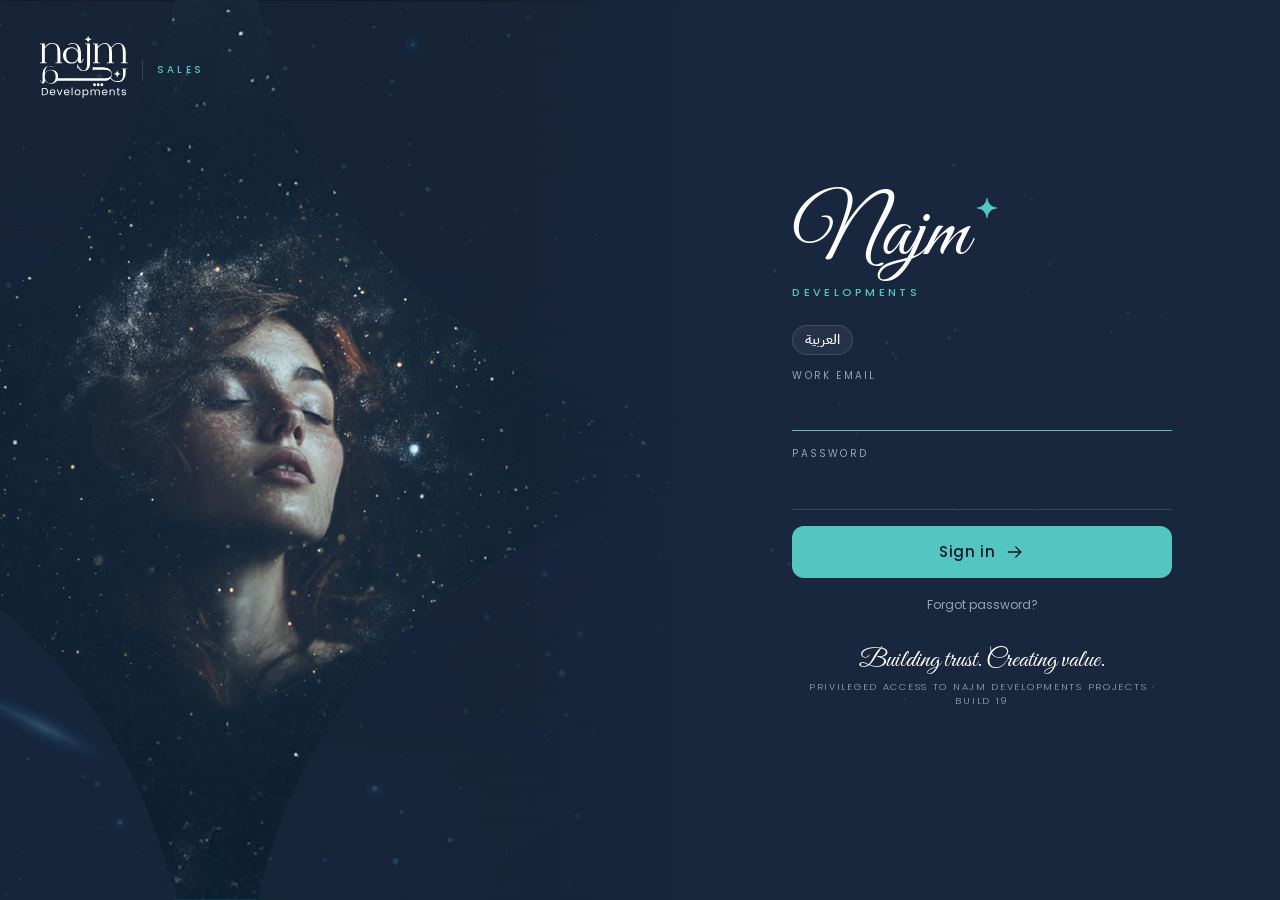
==== commit 48811155: "Build 19, stamp 25: a recorded step is never stamped later than now (found live) Co-Authored-By: Cla" ====
--- a/index.html
+++ b/index.html
@@ -9,17 +9,17 @@
 <link rel="preconnect" href="https://fonts.googleapis.com">
 <link rel="preconnect" href="https://fonts.gstatic.com" crossorigin>
 <link href="https://fonts.googleapis.com/css2?family=Poppins:wght@300;400;500;600&family=Great+Vibes&display=swap" rel="stylesheet">
-<link rel="stylesheet" href="css/najm.css?v=24">
+<link rel="stylesheet" href="css/najm.css?v=25">
 <!-- the star crossing paints in the FIRST frame, so the hand-over from the sign-in never flashes -->
 <script>try{if(sessionStorage.getItem('najm.cross')!=='1')document.documentElement.classList.remove('x-arrive');else document.documentElement.classList.add('no-rise')}catch(e){document.documentElement.classList.remove('x-arrive')}</script>
 </head>
 <body class="is-projects">
 <div id="app"></div>
-<script src="js/config.js?v=24"></script>
-<script src="js/ar.js?v=24"></script>
-<script src="js/i18n.js?v=24"></script>
-<script src="js/core.js?v=24"></script>
-<script src="js/store.js?v=24"></script>
-<script data-later="js/projects.js?v=24"></script>
+<script src="js/config.js?v=25"></script>
+<script src="js/ar.js?v=25"></script>
+<script src="js/i18n.js?v=25"></script>
+<script src="js/core.js?v=25"></script>
+<script src="js/store.js?v=25"></script>
+<script data-later="js/projects.js?v=25"></script>
 </body>
 </html>
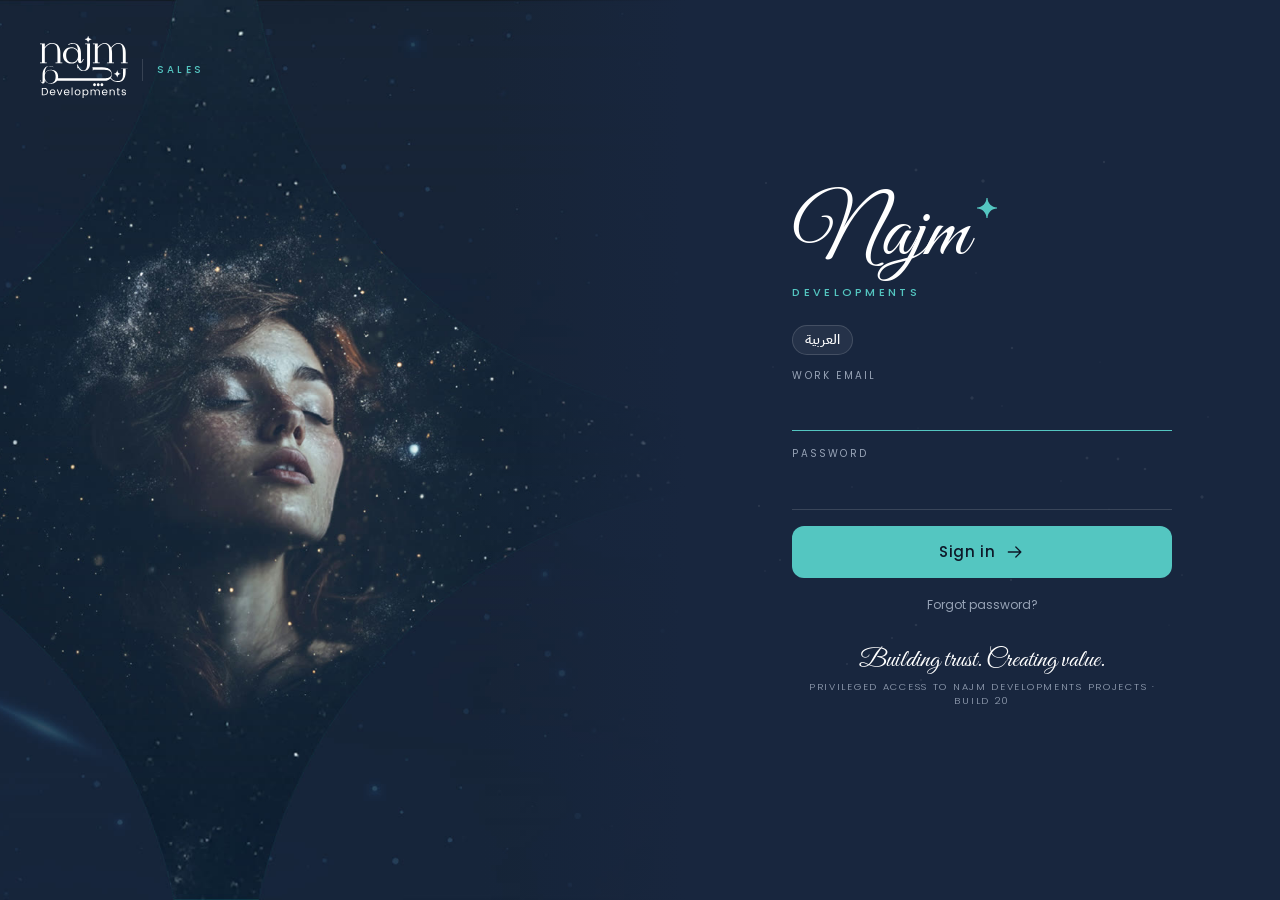
==== commit 036e9e3e: "Build 20, stamp 26: medical zone shares get their two payment plans Najm's terms (2026-11-15): 25% d" ====
--- a/index.html
+++ b/index.html
@@ -9,17 +9,17 @@
 <link rel="preconnect" href="https://fonts.googleapis.com">
 <link rel="preconnect" href="https://fonts.gstatic.com" crossorigin>
 <link href="https://fonts.googleapis.com/css2?family=Poppins:wght@300;400;500;600&family=Great+Vibes&display=swap" rel="stylesheet">
-<link rel="stylesheet" href="css/najm.css?v=25">
+<link rel="stylesheet" href="css/najm.css?v=26">
 <!-- the star crossing paints in the FIRST frame, so the hand-over from the sign-in never flashes -->
 <script>try{if(sessionStorage.getItem('najm.cross')!=='1')document.documentElement.classList.remove('x-arrive');else document.documentElement.classList.add('no-rise')}catch(e){document.documentElement.classList.remove('x-arrive')}</script>
 </head>
 <body class="is-projects">
 <div id="app"></div>
-<script src="js/config.js?v=25"></script>
-<script src="js/ar.js?v=25"></script>
-<script src="js/i18n.js?v=25"></script>
-<script src="js/core.js?v=25"></script>
-<script src="js/store.js?v=25"></script>
-<script data-later="js/projects.js?v=25"></script>
+<script src="js/config.js?v=26"></script>
+<script src="js/ar.js?v=26"></script>
+<script src="js/i18n.js?v=26"></script>
+<script src="js/core.js?v=26"></script>
+<script src="js/store.js?v=26"></script>
+<script data-later="js/projects.js?v=26"></script>
 </body>
 </html>
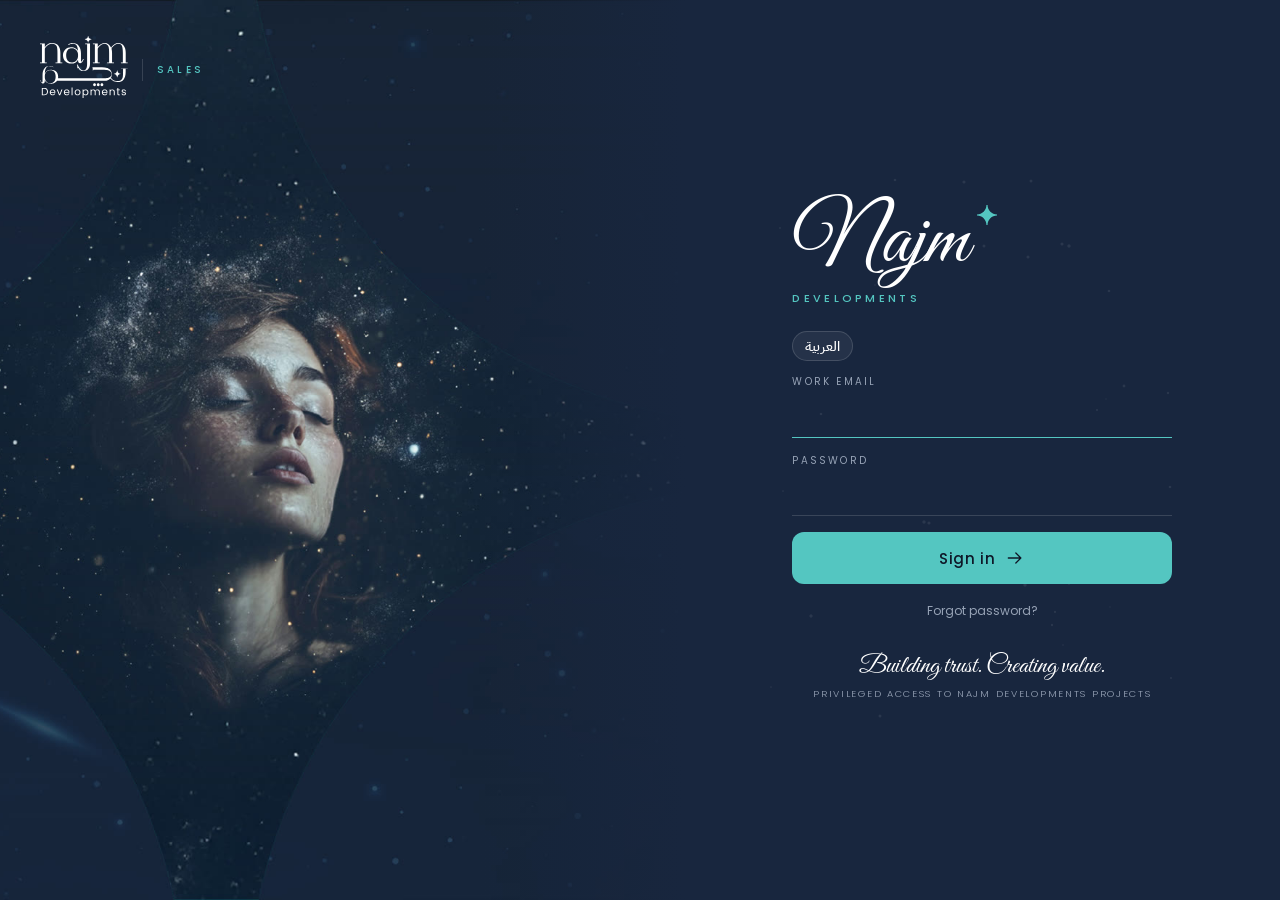
==== commit dc18b9c1: "Stamp 27: production look - no build number, no 'Sample for review' on the offer, the 7-page offer C" ====
--- a/index.html
+++ b/index.html
@@ -9,17 +9,17 @@
 <link rel="preconnect" href="https://fonts.googleapis.com">
 <link rel="preconnect" href="https://fonts.gstatic.com" crossorigin>
 <link href="https://fonts.googleapis.com/css2?family=Poppins:wght@300;400;500;600&family=Great+Vibes&display=swap" rel="stylesheet">
-<link rel="stylesheet" href="css/najm.css?v=26">
+<link rel="stylesheet" href="css/najm.css?v=27">
 <!-- the star crossing paints in the FIRST frame, so the hand-over from the sign-in never flashes -->
 <script>try{if(sessionStorage.getItem('najm.cross')!=='1')document.documentElement.classList.remove('x-arrive');else document.documentElement.classList.add('no-rise')}catch(e){document.documentElement.classList.remove('x-arrive')}</script>
 </head>
 <body class="is-projects">
 <div id="app"></div>
-<script src="js/config.js?v=26"></script>
-<script src="js/ar.js?v=26"></script>
-<script src="js/i18n.js?v=26"></script>
-<script src="js/core.js?v=26"></script>
-<script src="js/store.js?v=26"></script>
-<script data-later="js/projects.js?v=26"></script>
+<script src="js/config.js?v=27"></script>
+<script src="js/ar.js?v=27"></script>
+<script src="js/i18n.js?v=27"></script>
+<script src="js/core.js?v=27"></script>
+<script src="js/store.js?v=27"></script>
+<script data-later="js/projects.js?v=27"></script>
 </body>
 </html>
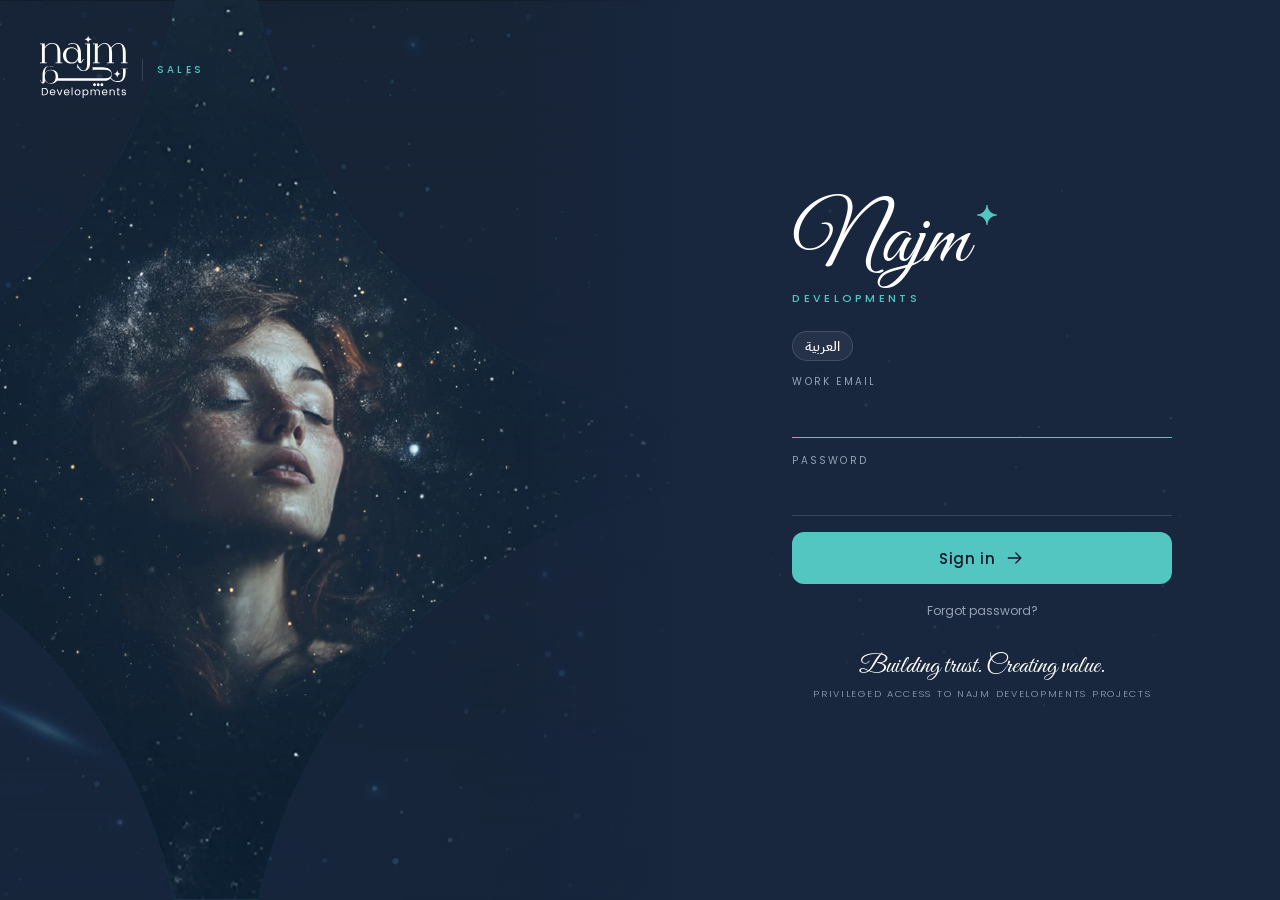
==== commit 403395f1: "Build 21, stamp 28: margin bar and Direct client on Send offer - Add a margin: a sliding bar from 5%" ====
--- a/index.html
+++ b/index.html
@@ -9,17 +9,17 @@
 <link rel="preconnect" href="https://fonts.googleapis.com">
 <link rel="preconnect" href="https://fonts.gstatic.com" crossorigin>
 <link href="https://fonts.googleapis.com/css2?family=Poppins:wght@300;400;500;600&family=Great+Vibes&display=swap" rel="stylesheet">
-<link rel="stylesheet" href="css/najm.css?v=27">
+<link rel="stylesheet" href="css/najm.css?v=28">
 <!-- the star crossing paints in the FIRST frame, so the hand-over from the sign-in never flashes -->
 <script>try{if(sessionStorage.getItem('najm.cross')!=='1')document.documentElement.classList.remove('x-arrive');else document.documentElement.classList.add('no-rise')}catch(e){document.documentElement.classList.remove('x-arrive')}</script>
 </head>
 <body class="is-projects">
 <div id="app"></div>
-<script src="js/config.js?v=27"></script>
-<script src="js/ar.js?v=27"></script>
-<script src="js/i18n.js?v=27"></script>
-<script src="js/core.js?v=27"></script>
-<script src="js/store.js?v=27"></script>
-<script data-later="js/projects.js?v=27"></script>
+<script src="js/config.js?v=28"></script>
+<script src="js/ar.js?v=28"></script>
+<script src="js/i18n.js?v=28"></script>
+<script src="js/core.js?v=28"></script>
+<script src="js/store.js?v=28"></script>
+<script data-later="js/projects.js?v=28"></script>
 </body>
 </html>
--- a/css/najm.css
+++ b/css/najm.css
@@ -878,3 +878,60 @@
 /* pdf.js draws each page's text on a canvas, which takes the page's direction: an Arabic page
    would lay every glyph run out right to left and the preview's words fall apart */
 [dir="rtl"] .sd-pages, [dir="rtl"] .sd-pages canvas { direction: ltr; }
+
+/* ---- 2026-11-17: THE MARGIN on the unit card (js/project.js marginBox) ----------------------------
+   a switch row, then a bar 5..15% in whole steps; the chip beside the price is the agent's only */
+.mg { margin-top: 12px; border-radius: 12px; border: 1px solid var(--rule); background: var(--navy-deep); }
+.mg.on { border-color: var(--teal); }
+.mg-row { display: flex; align-items: center; justify-content: space-between; gap: 12px; width: 100%; padding: 12px 14px; min-height: 48px;
+  border: 0; background: none; color: #fff; font: inherit; text-align: start; cursor: pointer; border-radius: 12px; }
+.mg-row:focus-visible { outline: 2px solid var(--teal); outline-offset: 2px; }
+.mg-tx { display: grid; gap: 2px; min-width: 0; }
+.mg-t { font-size: 14px; font-weight: 500; }
+.mg-s { font-size: 11.5px; color: var(--muted); }
+.mg-sw { position: relative; flex: none; width: 46px; height: 28px; border-radius: 999px; background: rgba(255, 255, 255, .18); transition: background .2s; }
+.mg-sw::after { content: ""; position: absolute; top: 3px; inset-inline-start: 3px; width: 22px; height: 22px; border-radius: 50%; background: #fff; transition: transform .22s var(--ease); }
+.mg.on .mg-sw { background: var(--teal); }
+.mg.on .mg-sw::after { transform: translateX(18px); }
+[dir="rtl"] .mg.on .mg-sw::after { transform: translateX(-18px); }
+.mg-body { padding: 2px 14px 14px; }
+.mg-body[hidden] { display: none; }
+.mg-big { display: flex; align-items: baseline; justify-content: space-between; gap: 10px; font-variant-numeric: tabular-nums; }
+.mg-big b { font-size: 26px; font-weight: 600; color: var(--teal); }
+.mg-big span { font-size: 15px; font-weight: 500; }
+.mg-rg { -webkit-appearance: none; appearance: none; display: block; width: 100%; height: 34px; margin: 6px 0 0; background: transparent; cursor: pointer; touch-action: pan-y; }
+.mg-rg::-webkit-slider-runnable-track { height: 6px; border-radius: 3px; background: linear-gradient(to right, var(--teal) var(--f), rgba(255, 255, 255, .16) var(--f)); }
+[dir="rtl"] .mg-rg::-webkit-slider-runnable-track { background: linear-gradient(to left, var(--teal) var(--f), rgba(255, 255, 255, .16) var(--f)); }
+.mg-rg::-moz-range-track { height: 6px; border-radius: 3px; background: rgba(255, 255, 255, .16); }
+.mg-rg::-moz-range-progress { height: 6px; border-radius: 3px; background: var(--teal); }
+.mg-rg::-webkit-slider-thumb { -webkit-appearance: none; width: 28px; height: 28px; margin-top: -11px; border-radius: 50%; background: #fff; border: 3px solid var(--teal); box-shadow: 0 2px 8px rgba(0, 0, 0, .4); }
+.mg-rg::-moz-range-thumb { width: 22px; height: 22px; border-radius: 50%; background: #fff; border: 3px solid var(--teal); }
+.mg-rg:focus-visible { outline: 2px solid var(--teal); outline-offset: 4px; border-radius: 4px; }
+.mg-ticks { display: grid; grid-template-columns: repeat(11, 1fr); margin: 0 14px; font-size: 10px; color: var(--muted); font-variant-numeric: tabular-nums; }
+.mg-ticks span { text-align: center; margin: 0 -10px; white-space: nowrap; }
+.mg-ticks span.on { color: #fff; font-weight: 600; }
+.mg-sum { margin: 10px 0 0; font-size: 12px; color: var(--muted); font-variant-numeric: tabular-nums; }
+.mg-chip { display: inline-block; margin: 0 8px; padding: 2px 8px; border-radius: 999px; background: var(--teal); color: var(--navy-deep);
+  font-size: 11px; font-weight: 600; letter-spacing: .02em; vertical-align: middle; font-variant-numeric: tabular-nums; }
+.mg-chip[hidden] { display: none; }
+
+/* ---- 2026-11-17: SEND OFFER has two sides, Broker | Direct client (js/send.js) -------------------- */
+.sd-seg { position: relative; display: grid; grid-template-columns: 1fr 1fr; margin: 12px 0 4px; padding: 4px; border-radius: 12px; background: var(--navy-deep); }
+.sd-tab { position: relative; z-index: 1; min-height: 40px; border: 0; border-radius: 9px; background: none; color: var(--ink-2); font: 500 14px/1 var(--font); cursor: pointer; }
+.sd-tab[aria-selected="true"] { color: var(--navy-deep); }
+.sd-tab:focus-visible { outline: 2px solid #fff; outline-offset: 1px; }
+.sd-thumb { position: absolute; top: 4px; bottom: 4px; inset-inline-start: 4px; width: calc(50% - 4px); border-radius: 9px; background: var(--teal); transition: transform .3s var(--ease); }
+/* the sides slide sideways; the company list may still drop below its side */
+.sd-view { margin: 0 -18px; overflow-x: hidden; overflow-x: clip; overflow-y: visible; touch-action: pan-y; transition: height .3s var(--ease); }
+.sd-track { display: flex; align-items: flex-start; width: 200%; transition: transform .3s var(--ease); }
+.sd-pane { box-sizing: border-box; width: 50%; padding: 14px 18px 2px; }
+.sd-drag .sd-thumb, .sd-drag .sd-track { transition: none; }
+.sd-drag .sd-view { overflow: hidden; }
+.sd-pane > .sd-k { margin-top: 12px; }
+.sd-pair { display: grid; grid-template-columns: 1fr auto 1fr; gap: 8px; align-items: end; }
+.sd-pair > div { min-width: 0; }
+.sd-pair .sd-k { margin-top: 12px; }
+.sd-or { padding-bottom: 15px; font-size: 11px; letter-spacing: .1em; text-transform: uppercase; color: var(--muted); }
+.sd-note.sd-warn { color: #E9B949; }
+.sd-k .mg-chip { margin: 0 6px; }
+@media (prefers-reduced-motion: reduce) { .sd-thumb, .sd-track, .sd-view { transition: none; } }
